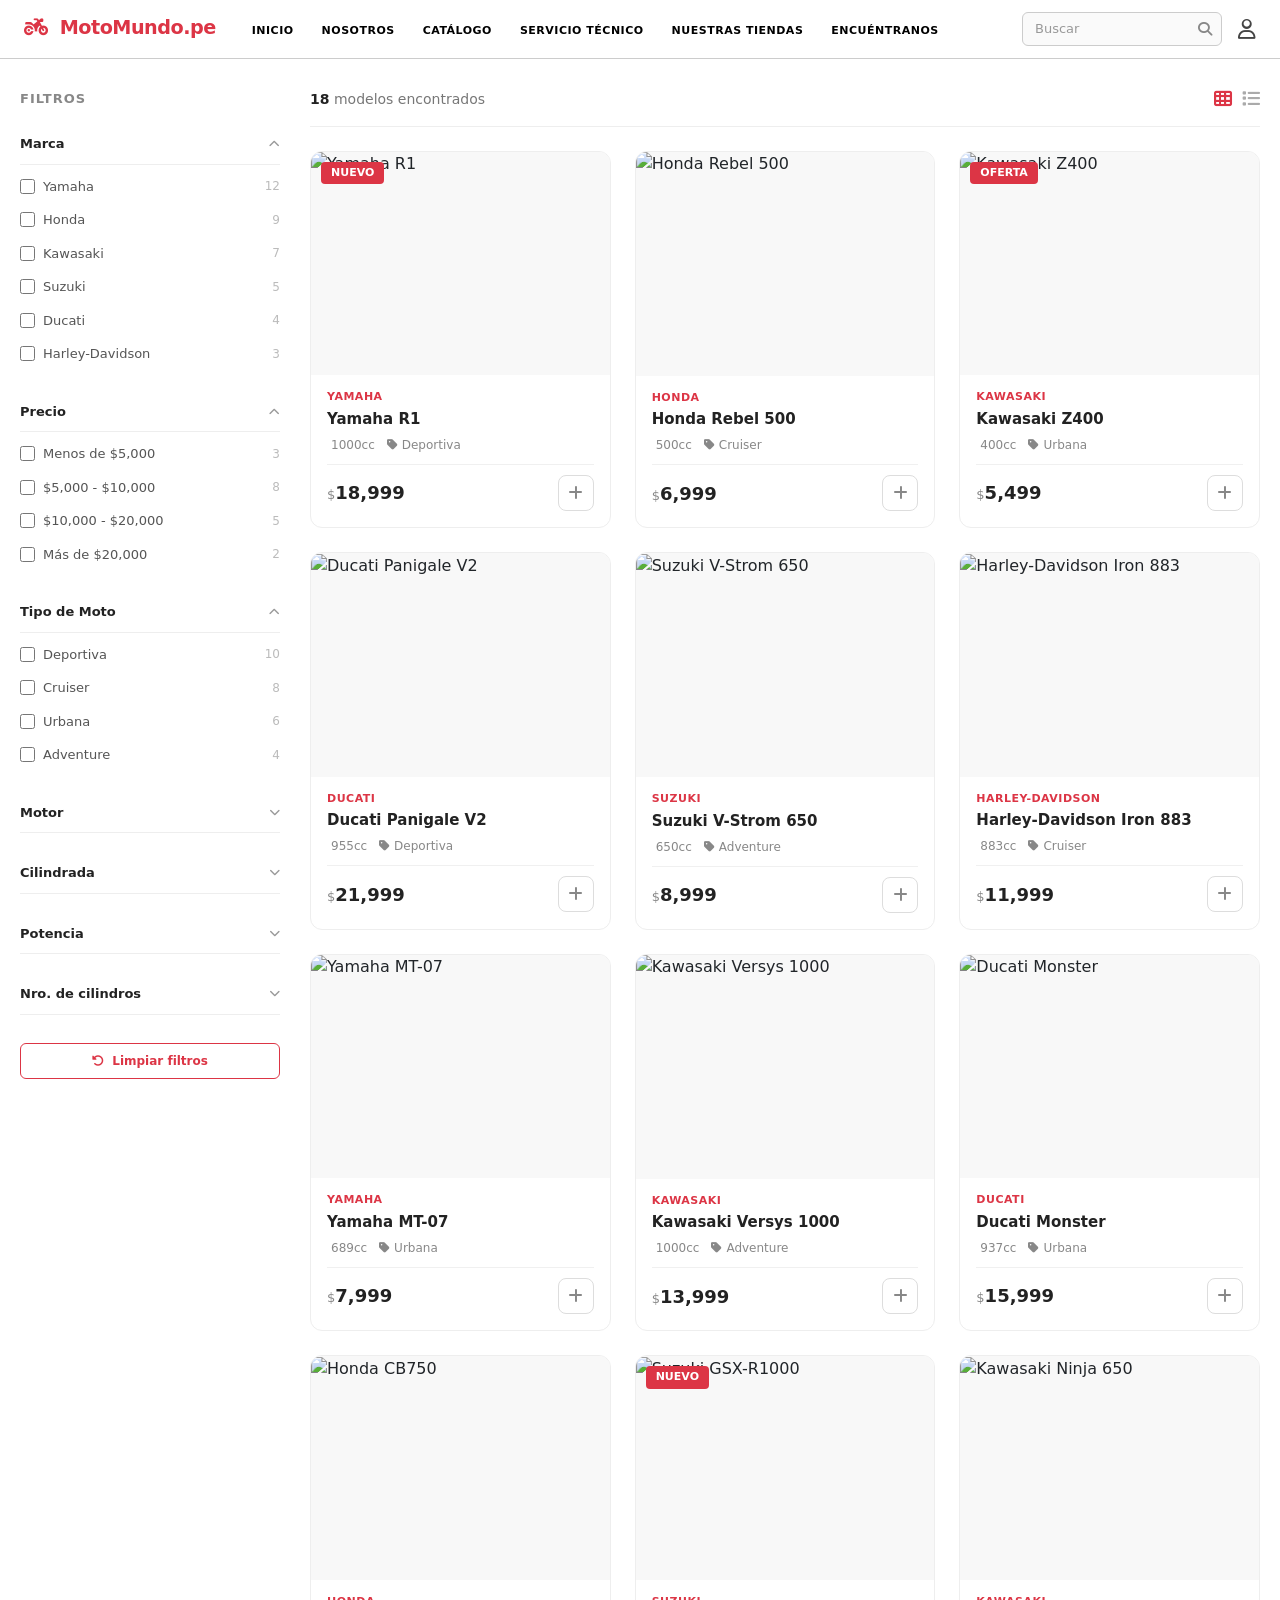
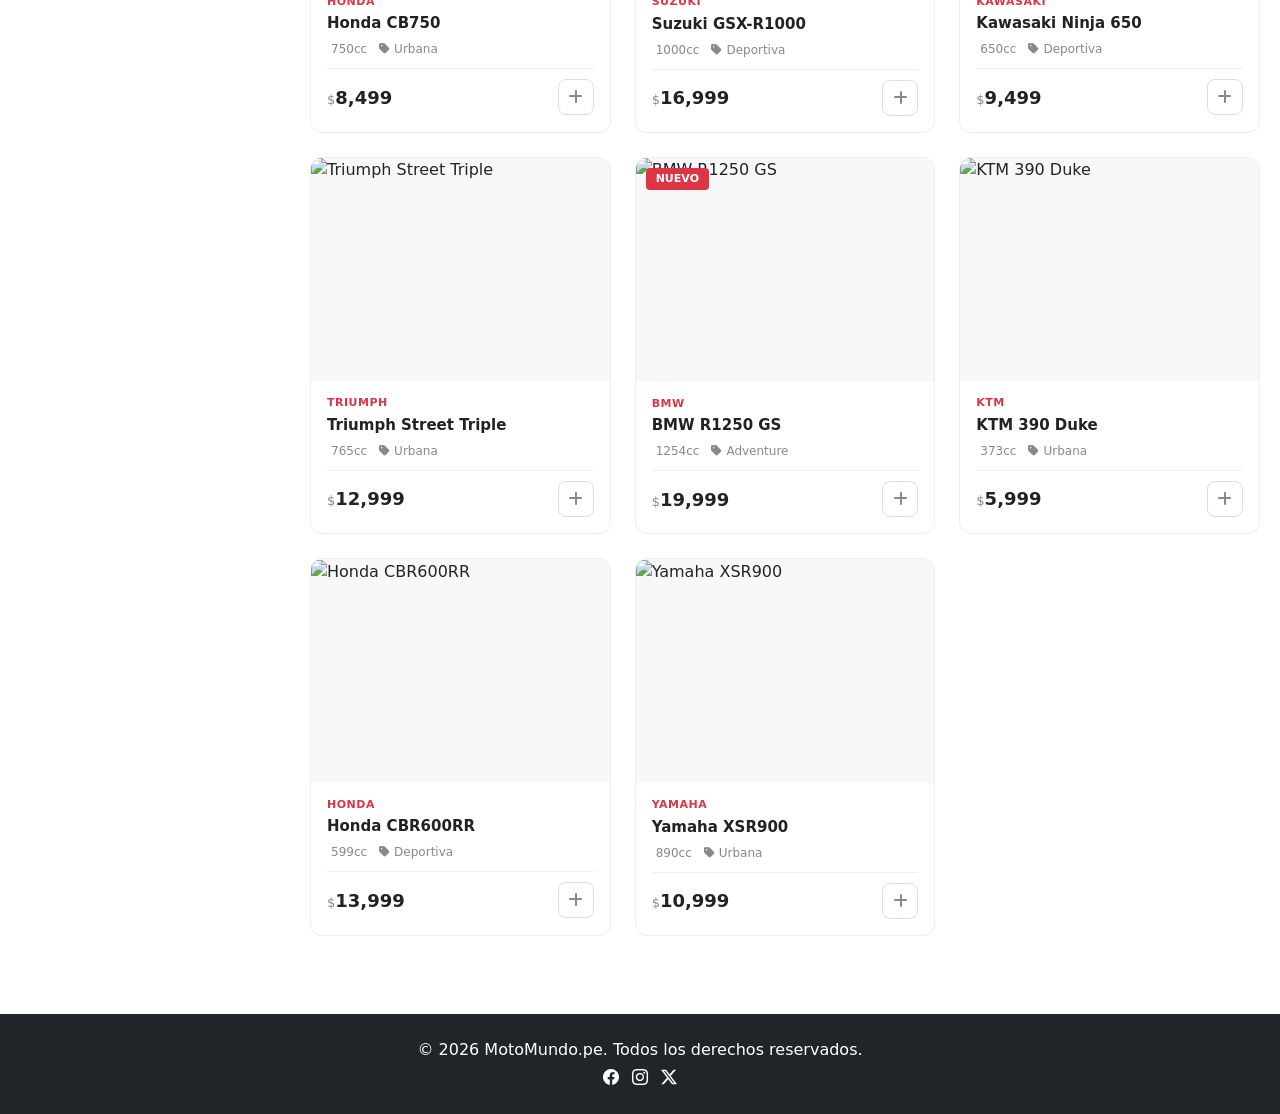
==== catalogo.html @ 5a2ea93c "Reemplaza catalogo.html con el nuevo diseño de catálogo" ====
<!DOCTYPE html>
<html lang="es">
<head>
  <meta charset="UTF-8">
  <meta name="viewport" content="width=device-width, initial-scale=1.0">
  <title>Catálogo - MotoMundo.pe</title>
  <link href="https://cdn.jsdelivr.net/npm/bootstrap@5.3.3/dist/css/bootstrap.min.css" rel="stylesheet">
  <link rel="stylesheet" href="https://cdn.jsdelivr.net/npm/bootstrap-icons@1.11.3/font/bootstrap-icons.min.css">
  <link rel="stylesheet" href="https://cdnjs.cloudflare.com/ajax/libs/font-awesome/6.5.1/css/all.min.css">
  <link rel="stylesheet" href="css/styles.css">
  <style>
    .catalog-layout {
      display: grid;
      grid-template-columns: 260px 1fr;
      gap: 30px;
      max-width: 1400px;
      margin: 0 auto;
      padding: 30px 20px;
    }

    .sidebar {
      position: sticky;
      top: 80px;
      align-self: start;
    }

    .sidebar-title {
      font-size: 13px;
      font-weight: 700;
      text-transform: uppercase;
      letter-spacing: 1px;
      color: #888;
      margin-bottom: 16px;
    }

    .filter-group {
      margin-bottom: 20px;
    }

    .filter-group summary {
      font-size: 13px;
      font-weight: 600;
      color: #222;
      padding: 10px 0;
      cursor: pointer;
      display: flex;
      justify-content: space-between;
      align-items: center;
      list-style: none;
      border-bottom: 1px solid #eee;
    }

    .filter-group summary::-webkit-details-marker {
      display: none;
    }

    .filter-group summary i {
      font-size: 11px;
      color: #999;
      transition: transform 0.2s;
    }

    .filter-group[open] summary i {
      transform: rotate(180deg);
    }

    .filter-options {
      padding: 8px 0 4px;
      display: flex;
      flex-direction: column;
      gap: 6px;
    }

    .filter-options label {
      font-size: 13px;
      color: #555;
      display: flex;
      align-items: center;
      gap: 8px;
      cursor: pointer;
      padding: 4px 0;
      transition: color 0.2s;
    }

    .filter-options label:hover {
      color: #dc3545;
    }

    .filter-options input[type="checkbox"] {
      accent-color: #dc3545;
      width: 15px;
      height: 15px;
    }

    .filter-options .count {
      margin-left: auto;
      color: #bbb;
      font-size: 12px;
    }

    .btn-clear {
      font-size: 12px;
      color: #dc3545;
      background: none;
      border: 1px solid #dc3545;
      border-radius: 6px;
      padding: 8px 16px;
      cursor: pointer;
      font-weight: 600;
      transition: background 0.2s, color 0.2s;
      width: 100%;
      margin-top: 8px;
    }

    .btn-clear:hover {
      background: #dc3545;
      color: #fff;
    }

    .catalog-header {
      display: flex;
      justify-content: space-between;
      align-items: center;
      padding-bottom: 16px;
      border-bottom: 1px solid #eee;
      margin-bottom: 24px;
      flex-wrap: wrap;
      gap: 12px;
    }

    .results-count {
      font-size: 14px;
      color: #777;
    }

    .results-count strong {
      color: #222;
    }

    .view-options {
      display: flex;
      gap: 10px;
      color: #aaa;
      font-size: 18px;
    }

    .view-options i.active {
      color: #dc3545;
    }

    .view-options i {
      cursor: pointer;
      transition: color 0.2s;
    }

    .view-options i:hover {
      color: #dc3545;
    }

    .products-grid {
      display: grid;
      grid-template-columns: repeat(3, 1fr);
      gap: 24px;
    }

    .product-card {
      background: #fff;
      border: 1px solid #eee;
      border-radius: 12px;
      overflow: hidden;
      transition: transform 0.3s ease, box-shadow 0.3s ease;
    }

    .product-card:hover {
      transform: translateY(-4px);
      box-shadow: 0 8px 30px rgba(0, 0, 0, 0.1);
    }

    .product-image {
      position: relative;
      aspect-ratio: 4 / 3;
      overflow: hidden;
      background: #f8f8f8;
    }

    .product-image img {
      width: 100%;
      height: 100%;
      object-fit: cover;
      transition: transform 0.4s ease;
    }

    .product-card:hover .product-image img {
      transform: scale(1.05);
    }

    .product-badge {
      position: absolute;
      top: 10px;
      left: 10px;
      background: #dc3545;
      color: #fff;
      font-size: 11px;
      font-weight: 700;
      padding: 3px 10px;
      border-radius: 4px;
      text-transform: uppercase;
    }

    .product-body {
      padding: 14px 16px 16px;
    }

    .product-brand {
      font-size: 11px;
      font-weight: 700;
      text-transform: uppercase;
      color: #dc3545;
      letter-spacing: 0.5px;
    }

    .product-name {
      font-size: 15px;
      font-weight: 700;
      color: #222;
      margin: 4px 0 8px;
    }

    .product-specs {
      display: flex;
      gap: 12px;
      font-size: 12px;
      color: #888;
      margin-bottom: 10px;
    }

    .product-specs span {
      display: flex;
      align-items: center;
      gap: 4px;
    }

    .product-footer {
      display: flex;
      justify-content: space-between;
      align-items: center;
      padding-top: 10px;
      border-top: 1px solid #f0f0f0;
    }

    .product-price {
      font-size: 18px;
      font-weight: 800;
      color: #222;
    }

    .product-price .currency {
      font-size: 13px;
      color: #888;
      font-weight: 400;
    }

    .btn-add {
      background: none;
      border: 1px solid #ddd;
      border-radius: 8px;
      width: 36px;
      height: 36px;
      display: flex;
      align-items: center;
      justify-content: center;
      cursor: pointer;
      color: #888;
      transition: all 0.2s;
    }

    .btn-add:hover {
      border-color: #dc3545;
      color: #dc3545;
      background: #fff5f5;
    }

    .no-results {
      grid-column: 1 / -1;
      text-align: center;
      padding: 60px 20px;
      color: #999;
    }

    .no-results i {
      font-size: 48px;
      margin-bottom: 16px;
      display: block;
    }

    @media (max-width: 1024px) {
      .products-grid {
        grid-template-columns: repeat(2, 1fr);
      }
    }

    @media (max-width: 768px) {
      .catalog-layout {
        grid-template-columns: 1fr;
        padding: 20px 16px;
      }

      .sidebar {
        position: static;
        display: none;
      }

      .sidebar.mobile-show {
        display: block;
      }

      .products-grid {
        grid-template-columns: repeat(2, 1fr);
        gap: 16px;
      }

      .mobile-filter-btn {
        display: flex !important;
      }
    }

    @media (max-width: 480px) {
      .products-grid {
        grid-template-columns: 1fr;
      }
    }

    .mobile-filter-btn {
      display: none;
      align-items: center;
      gap: 6px;
      background: #fff;
      border: 1px solid #ddd;
      border-radius: 8px;
      padding: 8px 16px;
      font-size: 13px;
      font-weight: 600;
      cursor: pointer;
      color: #333;
      transition: border-color 0.2s;
    }

    .mobile-filter-btn:hover {
      border-color: #dc3545;
    }

    .catalog-top {
      display: flex;
      align-items: center;
      gap: 12px;
      flex-wrap: wrap;
    }
  </style>
</head>
<body>

  <header>
    <div class="nav-left">
      <button class="menu-toggle" id="menuToggle" aria-label="Abrir menú">
        <i class="fa-solid fa-bars"></i>
      </button>
      <a class="header-brand" href="index.html">
        <i class="fa-solid fa-motorcycle"></i> MotoMundo.pe
      </a>
      <nav class="main-nav" id="mainNav">
        <ul>
          <li><a href="index.html">Inicio</a></li>
          <li><a href="nosotros.html">Nosotros</a></li>
          <li><a href="catalogo.html">Catálogo</a></li>
          <li><a href="servicio.html">Servicio Técnico</a></li>
          <li><a href="tiendas.html">Nuestras Tiendas</a></li>
          <li><a href="contacto.html">Encuéntranos</a></li>
        </ul>
      </nav>
    </div>
    <div class="nav-right">
      <div class="search-container">
        <input type="text" placeholder="Buscar" id="searchInput">
        <i class="fa-solid fa-magnifying-glass"></i>
      </div>
      <a href="#" class="user-icon" aria-label="Perfil">
        <i class="fa-regular fa-user"></i>
      </a>
    </div>
    <div class="mobile-overlay" id="mobileOverlay"></div>
  </header>

  <div class="catalog-layout">
    <aside class="sidebar" id="sidebar">
      <div class="sidebar-title">Filtros</div>

      <details class="filter-group" open>
        <summary>Marca <i class="fa-solid fa-chevron-down"></i></summary>
        <div class="filter-options">
          <label><input type="checkbox" data-filter="marca" data-value="Yamaha"> Yamaha <span class="count">12</span></label>
          <label><input type="checkbox" data-filter="marca" data-value="Honda"> Honda <span class="count">9</span></label>
          <label><input type="checkbox" data-filter="marca" data-value="Kawasaki"> Kawasaki <span class="count">7</span></label>
          <label><input type="checkbox" data-filter="marca" data-value="Suzuki"> Suzuki <span class="count">5</span></label>
          <label><input type="checkbox" data-filter="marca" data-value="Ducati"> Ducati <span class="count">4</span></label>
          <label><input type="checkbox" data-filter="marca" data-value="Harley-Davidson"> Harley-Davidson <span class="count">3</span></label>
        </div>
      </details>

      <details class="filter-group" open>
        <summary>Precio <i class="fa-solid fa-chevron-down"></i></summary>
        <div class="filter-options">
          <label><input type="checkbox" data-filter="precio" data-value="0-5000"> Menos de $5,000 <span class="count">3</span></label>
          <label><input type="checkbox" data-filter="precio" data-value="5000-10000"> $5,000 - $10,000 <span class="count">8</span></label>
          <label><input type="checkbox" data-filter="precio" data-value="10000-20000"> $10,000 - $20,000 <span class="count">5</span></label>
          <label><input type="checkbox" data-filter="precio" data-value="20000+"> Más de $20,000 <span class="count">2</span></label>
        </div>
      </details>

      <details class="filter-group" open>
        <summary>Tipo de Moto <i class="fa-solid fa-chevron-down"></i></summary>
        <div class="filter-options">
          <label><input type="checkbox" data-filter="tipo" data-value="Deportiva"> Deportiva <span class="count">10</span></label>
          <label><input type="checkbox" data-filter="tipo" data-value="Cruiser"> Cruiser <span class="count">8</span></label>
          <label><input type="checkbox" data-filter="tipo" data-value="Urbana"> Urbana <span class="count">6</span></label>
          <label><input type="checkbox" data-filter="tipo" data-value="Adventure"> Adventure <span class="count">4</span></label>
        </div>
      </details>

      <details class="filter-group">
        <summary>Motor <i class="fa-solid fa-chevron-down"></i></summary>
        <div class="filter-options">
          <label><input type="checkbox" data-filter="motor" data-value="Monocilindrico"> Monocilíndrico <span class="count">4</span></label>
          <label><input type="checkbox" data-filter="motor" data-value="Bicilindrico"> Bicilíndrico <span class="count">6</span></label>
          <label><input type="checkbox" data-filter="motor" data-value="Tricilindrico"> Tricilíndrico <span class="count">3</span></label>
          <label><input type="checkbox" data-filter="motor" data-value="Tetracilindrico"> Tetracilíndrico <span class="count">5</span></label>
        </div>
      </details>

      <details class="filter-group">
        <summary>Cilindrada <i class="fa-solid fa-chevron-down"></i></summary>
        <div class="filter-options">
          <label><input type="checkbox" data-filter="cilindrada" data-value="-500"> Menos de 500cc <span class="count">4</span></label>
          <label><input type="checkbox" data-filter="cilindrada" data-value="500-750"> 500cc - 750cc <span class="count">6</span></label>
          <label><input type="checkbox" data-filter="cilindrada" data-value="750-1000"> 750cc - 1000cc <span class="count">5</span></label>
          <label><input type="checkbox" data-filter="cilindrada" data-value="1000+"> Más de 1000cc <span class="count">3</span></label>
        </div>
      </details>

      <details class="filter-group">
        <summary>Potencia <i class="fa-solid fa-chevron-down"></i></summary>
        <div class="filter-options">
          <label><input type="checkbox" data-filter="potencia" data-value="-50"> Menos de 50 HP <span class="count">5</span></label>
          <label><input type="checkbox" data-filter="potencia" data-value="50-100"> 50 - 100 HP <span class="count">6</span></label>
          <label><input type="checkbox" data-filter="potencia" data-value="100-150"> 100 - 150 HP <span class="count">4</span></label>
          <label><input type="checkbox" data-filter="potencia" data-value="150+"> Más de 150 HP <span class="count">3</span></label>
        </div>
      </details>

      <details class="filter-group">
        <summary>Nro. de cilindros <i class="fa-solid fa-chevron-down"></i></summary>
        <div class="filter-options">
          <label><input type="checkbox" data-filter="nro-cilindros" data-value="1"> 1 cilindro <span class="count">4</span></label>
          <label><input type="checkbox" data-filter="nro-cilindros" data-value="2"> 2 cilindros <span class="count">6</span></label>
          <label><input type="checkbox" data-filter="nro-cilindros" data-value="3"> 3 cilindros <span class="count">3</span></label>
          <label><input type="checkbox" data-filter="nro-cilindros" data-value="4"> 4 cilindros <span class="count">5</span></label>
        </div>
      </details>

      <button class="btn-clear"><i class="fa-solid fa-rotate-left me-1"></i> Limpiar filtros</button>
    </aside>

    <main class="main-content">
      <div class="catalog-header">
        <div class="catalog-top">
          <button class="mobile-filter-btn" id="filterToggle">
            <i class="fa-solid fa-filter"></i> Filtros
          </button>
          <div class="results-count"><strong>18</strong> modelos encontrados</div>
        </div>
        <div class="view-options">
          <i class="fa-solid fa-table-cells active"></i>
          <i class="fa-solid fa-list"></i>
        </div>
      </div>

      <div class="products-grid" id="productsGrid"></div>
    </main>
  </div>

  <footer class="bg-dark text-white text-center py-4 mt-5">
    <div class="container">
      <p class="mb-1">&copy; 2026 MotoMundo.pe. Todos los derechos reservados.</p>
      <p class="mb-0">
        <a href="#" class="text-white me-2" aria-label="Facebook"><i class="bi bi-facebook"></i></a>
        <a href="#" class="text-white me-2" aria-label="Instagram"><i class="bi bi-instagram"></i></a>
        <a href="#" class="text-white" aria-label="Twitter X"><i class="bi bi-twitter-x"></i></a>
      </p>
    </div>
  </footer>

  <script src="https://cdn.jsdelivr.net/npm/bootstrap@5.3.3/dist/js/bootstrap.bundle.min.js"></script>
  <script>
    const menuToggle = document.getElementById("menuToggle");
    const mainNav = document.getElementById("mainNav");
    const overlay = document.getElementById("mobileOverlay");

    function openMenu() {
      mainNav.classList.add("open");
      overlay.classList.add("show");
      document.body.style.overflow = "hidden";
    }

    function closeMenu() {
      mainNav.classList.remove("open");
      overlay.classList.remove("show");
      document.body.style.overflow = "";
    }

    menuToggle.addEventListener("click", openMenu);
    overlay.addEventListener("click", closeMenu);
    document.querySelectorAll(".main-nav a").forEach(link => {
      link.addEventListener("click", closeMenu);
    });

    const motos = [
      { nombre: "Yamaha R1", marca: "Yamaha", tipo: "Deportiva", precio: 18999, cilindrada: "1000cc", motor: "Tetracilindrico", potencia: 200, nro_cilindros: 4, img: "https://images.unsplash.com/photo-1568772585407-9361f9bf3a87?w=600&h=400&fit=crop", badge: "Nuevo" },
      { nombre: "Honda Rebel 500", marca: "Honda", tipo: "Cruiser", precio: 6999, cilindrada: "500cc", motor: "Bicilindrico", potencia: 47, nro_cilindros: 2, img: "https://images.unsplash.com/photo-1558981403-c5f9899a28bc?w=600&h=400&fit=crop" },
      { nombre: "Kawasaki Z400", marca: "Kawasaki", tipo: "Urbana", precio: 5499, cilindrada: "400cc", motor: "Bicilindrico", potencia: 45, nro_cilindros: 2, img: "https://images.unsplash.com/photo-1588591795084-1770cb90a128?w=600&h=400&fit=crop", badge: "Oferta" },
      { nombre: "Ducati Panigale V2", marca: "Ducati", tipo: "Deportiva", precio: 21999, cilindrada: "955cc", motor: "Bicilindrico", potencia: 155, nro_cilindros: 2, img: "https://images.unsplash.com/photo-1558980664-10a1f2b8b3b6?w=600&h=400&fit=crop" },
      { nombre: "Suzuki V-Strom 650", marca: "Suzuki", tipo: "Adventure", precio: 8999, cilindrada: "650cc", motor: "Bicilindrico", potencia: 71, nro_cilindros: 2, img: "https://images.unsplash.com/photo-1558981359-219d6364c9c8?w=600&h=400&fit=crop" },
      { nombre: "Harley-Davidson Iron 883", marca: "Harley-Davidson", tipo: "Cruiser", precio: 11999, cilindrada: "883cc", motor: "Bicilindrico", potencia: 51, nro_cilindros: 2, img: "https://images.unsplash.com/photo-1558980663-3685c1d673c4?w=600&h=400&fit=crop" },
      { nombre: "Yamaha MT-07", marca: "Yamaha", tipo: "Urbana", precio: 7999, cilindrada: "689cc", motor: "Bicilindrico", potencia: 74, nro_cilindros: 2, img: "https://images.unsplash.com/photo-1568772585407-9361f9bf3a87?w=600&h=400&fit=crop" },
      { nombre: "Kawasaki Versys 1000", marca: "Kawasaki", tipo: "Adventure", precio: 13999, cilindrada: "1000cc", motor: "Tetracilindrico", potencia: 120, nro_cilindros: 4, img: "https://images.unsplash.com/photo-1558981359-219d6364c9c8?w=600&h=400&fit=crop" },
      { nombre: "Ducati Monster", marca: "Ducati", tipo: "Urbana", precio: 15999, cilindrada: "937cc", motor: "Bicilindrico", potencia: 111, nro_cilindros: 2, img: "https://images.unsplash.com/photo-1558980664-10a1f2b8b3b6?w=600&h=400&fit=crop" },
      { nombre: "Honda CB750", marca: "Honda", tipo: "Urbana", precio: 8499, cilindrada: "750cc", motor: "Bicilindrico", potencia: 68, nro_cilindros: 2, img: "https://images.unsplash.com/photo-1558981403-c5f9899a28bc?w=600&h=400&fit=crop" },
      { nombre: "Suzuki GSX-R1000", marca: "Suzuki", tipo: "Deportiva", precio: 16999, cilindrada: "1000cc", motor: "Tetracilindrico", potencia: 199, nro_cilindros: 4, img: "https://images.unsplash.com/photo-1568772585407-9361f9bf3a87?w=600&h=400&fit=crop", badge: "Nuevo" },
      { nombre: "Kawasaki Ninja 650", marca: "Kawasaki", tipo: "Deportiva", precio: 9499, cilindrada: "650cc", motor: "Bicilindrico", potencia: 67, nro_cilindros: 2, img: "https://images.unsplash.com/photo-1588591795084-1770cb90a128?w=600&h=400&fit=crop" },
      { nombre: "Triumph Street Triple", marca: "Triumph", tipo: "Urbana", precio: 12999, cilindrada: "765cc", motor: "Tricilindrico", potencia: 130, nro_cilindros: 3, img: "https://images.unsplash.com/photo-1588591795084-1770cb90a128?w=600&h=400&fit=crop" },
      { nombre: "BMW R1250 GS", marca: "BMW", tipo: "Adventure", precio: 19999, cilindrada: "1254cc", motor: "Bicilindrico", potencia: 136, nro_cilindros: 2, img: "https://images.unsplash.com/photo-1558981359-219d6364c9c8?w=600&h=400&fit=crop", badge: "Nuevo" },
      { nombre: "KTM 390 Duke", marca: "KTM", tipo: "Urbana", precio: 5999, cilindrada: "373cc", motor: "Monocilindrico", potencia: 44, nro_cilindros: 1, img: "https://images.unsplash.com/photo-1588591795084-1770cb90a128?w=600&h=400&fit=crop" },
      { nombre: "Honda CBR600RR", marca: "Honda", tipo: "Deportiva", precio: 13999, cilindrada: "599cc", motor: "Tetracilindrico", potencia: 118, nro_cilindros: 4, img: "https://images.unsplash.com/photo-1568772585407-9361f9bf3a87?w=600&h=400&fit=crop" },
      { nombre: "Yamaha XSR900", marca: "Yamaha", tipo: "Urbana", precio: 10999, cilindrada: "890cc", motor: "Tricilindrico", potencia: 117, nro_cilindros: 3, img: "https://images.unsplash.com/photo-1558981403-c5f9899a28bc?w=600&h=400&fit=crop" },
    ];

    function mostrarMotos(lista) {
      const grid = document.getElementById("productsGrid");
      if (lista.length === 0) {
        grid.innerHTML = '<div class="no-results"><i class="fa-regular fa-face-frown"></i>No se encontraron motos con esos filtros.</div>';
        return;
      }
      grid.innerHTML = lista.map(m => `
        <article class="product-card">
          <div class="product-image">
            <img src="${m.img}" alt="${m.nombre}" loading="lazy">
            ${m.badge ? `<span class="product-badge">${m.badge}</span>` : ""}
          </div>
          <div class="product-body">
            <div class="product-brand">${m.marca}</div>
            <h3 class="product-name">${m.nombre}</h3>
            <div class="product-specs">
              <span><i class="fa-solid fa-engine"></i> ${m.cilindrada}</span>
              <span><i class="fa-solid fa-tag"></i> ${m.tipo}</span>
            </div>
            <div class="product-footer">
              <span class="product-price"><span class="currency">$</span>${m.precio.toLocaleString()}</span>
              <button class="btn-add" title="Agregar" data-nombre="${m.nombre}">
                <i class="fa-solid fa-plus"></i>
              </button>
            </div>
          </div>
        </article>
      `).join("");

      document.querySelectorAll(".btn-add").forEach(btn => {
        btn.addEventListener("click", function () {
          alert("Agregaste " + this.dataset.nombre + " al carrito.");
        });
      });
    }

    mostrarMotos(motos);

    document.getElementById("filterToggle").addEventListener("click", function () {
      document.getElementById("sidebar").classList.toggle("mobile-show");
    });

    function aplicarFiltros() {
      const checked = [...document.querySelectorAll(".filter-options input:checked")];
      if (checked.length === 0) {
        mostrarMotos(motos);
        document.querySelector(".results-count").innerHTML = `<strong>${motos.length}</strong> modelos encontrados`;
        return;
      }
      const filtradas = motos.filter(m => {
        return checked.every(cb => {
          const filter = cb.dataset.filter;
          const value = cb.dataset.value;
          switch (filter) {
            case "marca": return m.marca === value;
            case "tipo": return m.tipo === value;
            case "precio": {
              const [min, max] = value.split("-").map(Number);
              if (value.endsWith("+")) return m.precio >= parseInt(value);
              return m.precio >= min && m.precio <= max;
            }
            case "cilindrada": {
              const cc = parseInt(m.cilindrada);
              if (value === "-500") return cc < 500;
              if (value === "500-750") return cc >= 500 && cc <= 750;
              if (value === "750-1000") return cc >= 750 && cc <= 1000;
              if (value === "1000+") return cc > 1000;
              return true;
            }
            case "motor": return m.motor === value;
            case "potencia": {
              const hp = m.potencia;
              if (value === "-50") return hp < 50;
              if (value === "50-100") return hp >= 50 && hp <= 100;
              if (value === "100-150") return hp >= 100 && hp <= 150;
              if (value === "150+") return hp > 150;
              return true;
            }
            case "nro-cilindros": return m.nro_cilindros === parseInt(value);
            default: return true;
          }
        });
      });
      mostrarMotos(filtradas);
      document.querySelector(".results-count").innerHTML = `<strong>${filtradas.length}</strong> modelos encontrados`;
    }

    document.querySelectorAll(".filter-options input").forEach(cb => {
      cb.addEventListener("change", aplicarFiltros);
    });

    document.querySelector(".btn-clear").addEventListener("click", function () {
      document.querySelectorAll(".filter-options input").forEach(c => c.checked = false);
      aplicarFiltros();
    });
  </script>
</body>
</html>
---- css/styles.css ----
/* ===== HEADER / NAVBAR ===== */
header {
  border-bottom: 1px solid #ccc;
  padding: 12px 24px;
  display: flex;
  justify-content: space-between;
  align-items: center;
  background: #fff;
  position: sticky;
  top: 0;
  z-index: 1000;
}

.nav-left {
  display: flex;
  align-items: center;
  gap: 24px;
}

.menu-toggle {
  display: none;
  font-size: 20px;
  cursor: pointer;
  background: none;
  border: none;
  color: #222;
  padding: 4px;
}

.header-brand {
  font-size: 1.2rem;
  font-weight: 800;
  color: #dc3545;
  text-decoration: none;
  white-space: nowrap;
  letter-spacing: -0.5px;
}

.header-brand i {
  margin-right: 6px;
}

.main-nav ul {
  display: flex;
  list-style: none;
  margin: 0;
  padding: 0;
  gap: 4px;
}

.main-nav ul li a {
  text-decoration: none;
  color: #000;
  font-size: 11px;
  font-weight: 700;
  text-transform: uppercase;
  letter-spacing: 0.5px;
  padding: 6px 12px;
  border-radius: 6px;
  transition: background 0.2s, color 0.2s;
}

.main-nav ul li a:hover {
  background: #f5f5f5;
  color: #dc3545;
}

.main-nav ul li a.active {
  color: #dc3545;
}

.nav-right {
  display: flex;
  align-items: center;
  gap: 16px;
}

.search-container {
  position: relative;
}

.search-container input {
  padding: 6px 32px 6px 12px;
  border: 1px solid #ccc;
  border-radius: 6px;
  font-size: 13px;
  width: 200px;
  outline: none;
  background: #fafafa;
  transition: border-color 0.2s, background 0.2s;
}

.search-container input:focus {
  border-color: #dc3545;
  background: #fff;
}

.search-container input::placeholder {
  color: #999;
}

.search-container i {
  position: absolute;
  right: 10px;
  top: 50%;
  transform: translateY(-50%);
  color: #888;
  font-size: 14px;
  pointer-events: none;
}

.user-icon {
  font-size: 20px;
  cursor: pointer;
  color: #444;
  text-decoration: none;
  transition: color 0.2s;
}

.user-icon:hover {
  color: #dc3545;
}

.mobile-overlay {
  display: none;
}

/* ===== RESPONSIVE NAV ===== */
@media (max-width: 992px) {
  header {
    padding: 10px 16px;
  }

  .menu-toggle {
    display: block;
  }

  .main-nav {
    position: fixed;
    top: 0;
    left: -280px;
    width: 280px;
    height: 100vh;
    background: #fff;
    box-shadow: 2px 0 20px rgba(0, 0, 0, 0.12);
    padding: 2rem 1.5rem;
    transition: left 0.3s ease;
    z-index: 1100;
  }

  .main-nav.open {
    left: 0;
  }

  .main-nav ul {
    flex-direction: column;
    gap: 2px;
  }

  .main-nav ul li a {
    font-size: 13px;
    padding: 10px 14px;
    display: block;
  }

  .mobile-overlay.show {
    display: block;
    position: fixed;
    inset: 0;
    background: rgba(0, 0, 0, 0.4);
    z-index: 1050;
  }

  .search-container input {
    width: 140px;
  }
}

@media (max-width: 576px) {
  header {
    padding: 8px 12px;
  }

  .header-brand {
    font-size: 1rem;
  }

  .search-container input {
    width: 110px;
    font-size: 12px;
    padding: 5px 28px 5px 10px;
  }

  .nav-right {
    gap: 10px;
  }
}

/* ===== HERO ===== */
.hero {
  background: linear-gradient(rgba(0, 0, 0, 0.7), rgba(0, 0, 0, 0.7)),
    url("https://images.unsplash.com/photo-1558981806-ec527fa84c39?w=1600") center / cover no-repeat;
  min-height: 70vh;
}

.hero h1 {
  font-size: clamp(2rem, 5vw, 3.5rem);
}

/* ===== FEATURES ===== */
.icon-feature {
  font-size: 3rem;
  transition: transform 0.3s ease;
}

.icon-feature:hover {
  transform: scale(1.15);
}

/* ===== CARDS ===== */
.card-img-top {
  height: 200px;
  object-fit: cover;
}

.moto-card {
  transition: transform 0.3s ease, box-shadow 0.3s ease;
}

.moto-card:hover {
  transform: translateY(-5px);
  box-shadow: 0 0.5rem 1rem rgba(0, 0, 0, 0.15) !important;
}

/* ===== FOOTER ===== */
footer a {
  transition: opacity 0.2s ease;
}

footer a:hover {
  opacity: 0.7;
}

/* ===== RESPONSIVE ===== */
@media (max-width: 576px) {
  .hero {
    min-height: 50vh;
  }

  .display-4 {
    font-size: 2rem;
  }
}
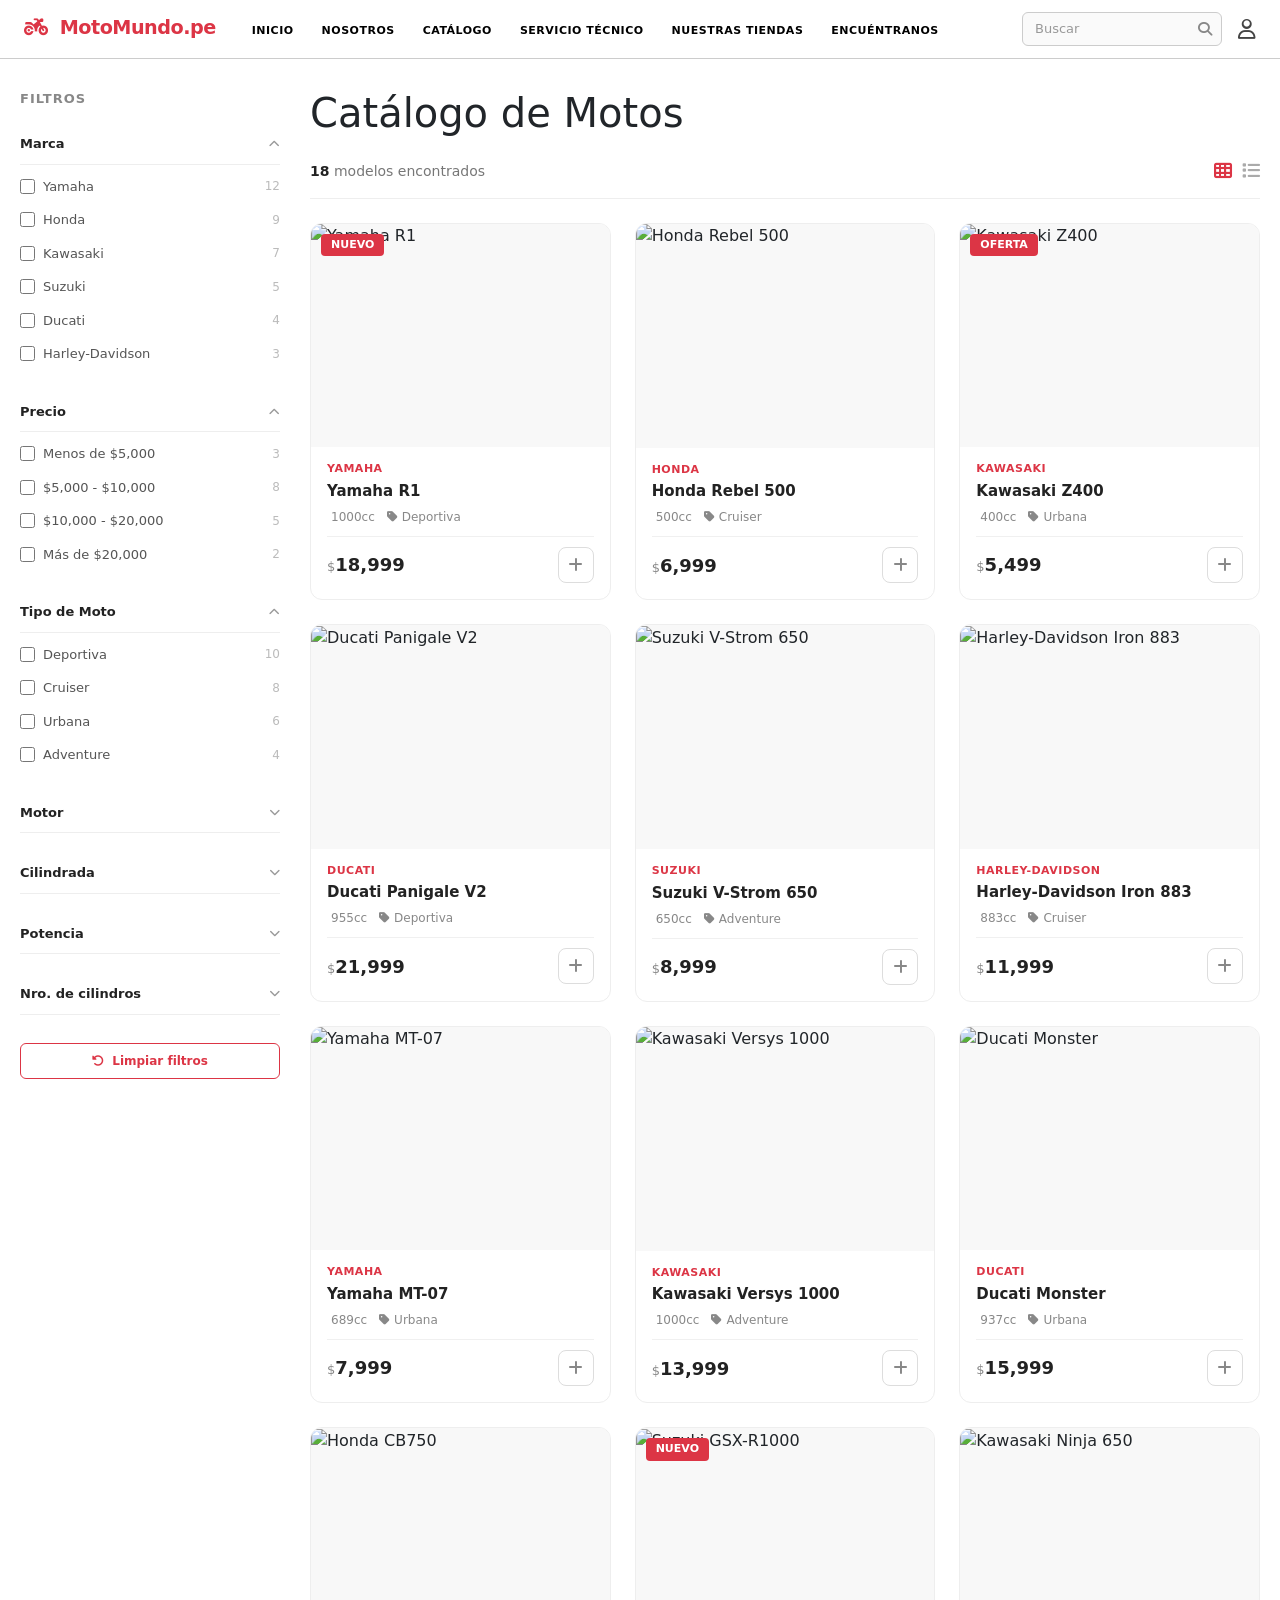
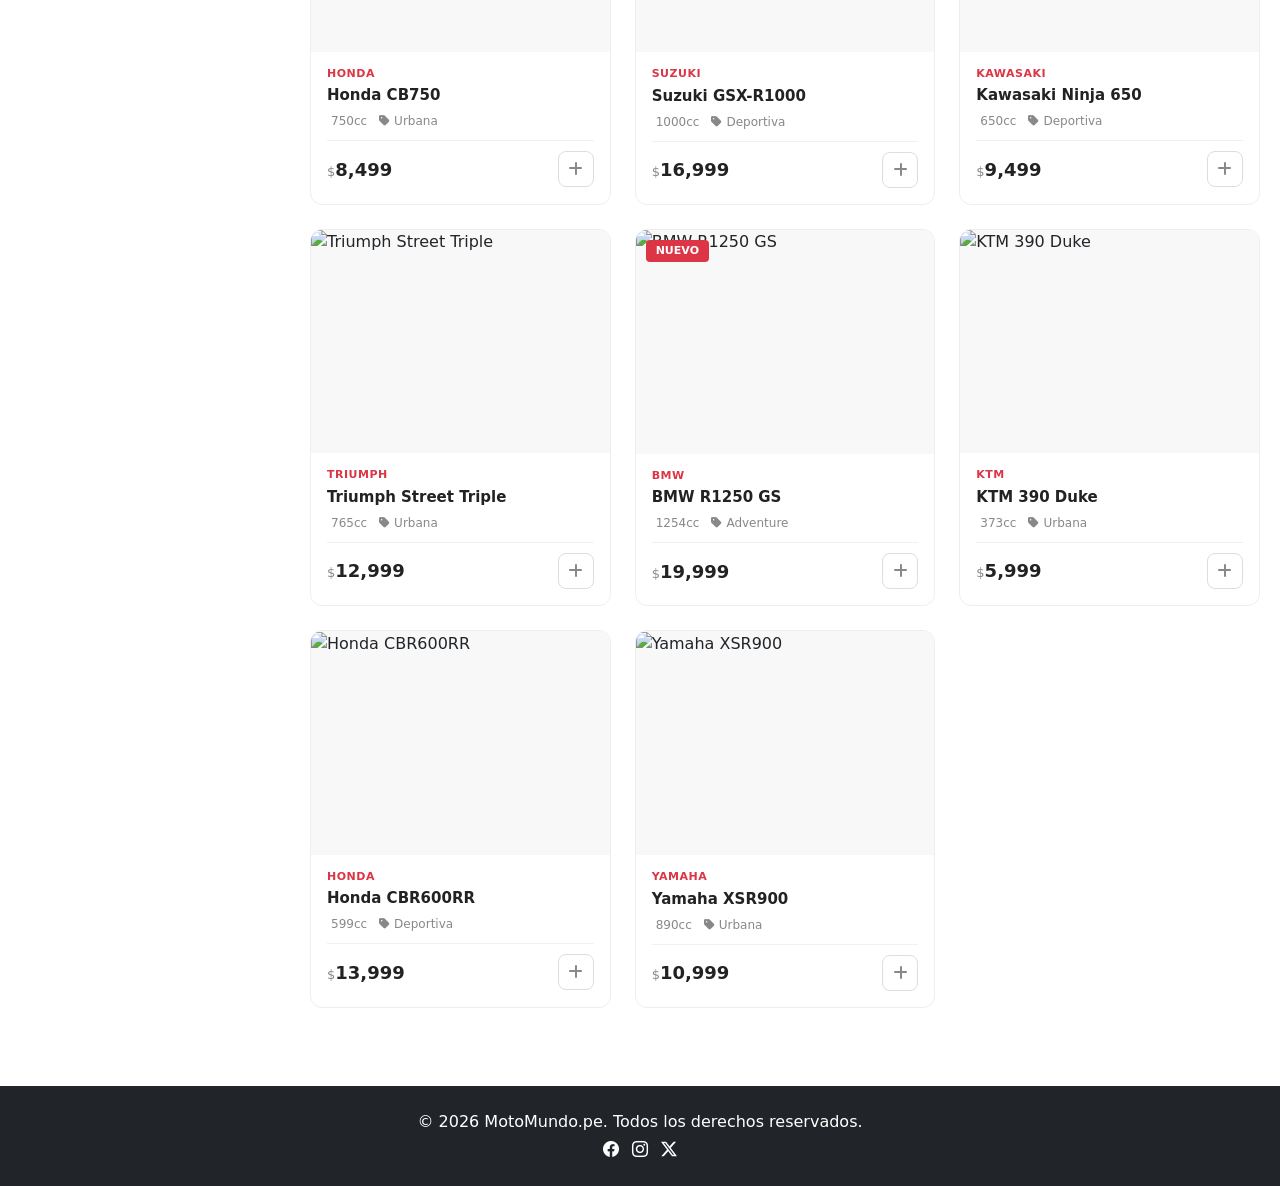
==== commit 1f513e0a: "Agrega título Catálogo de Motos" ====
--- a/catalogo.html
+++ b/catalogo.html
@@ -470,6 +470,8 @@
     </aside>
 
     <main class="main-content">
+      <h1 class="mb-4">Catálogo de Motos</h1>
+
       <div class="catalog-header">
         <div class="catalog-top">
           <button class="mobile-filter-btn" id="filterToggle">
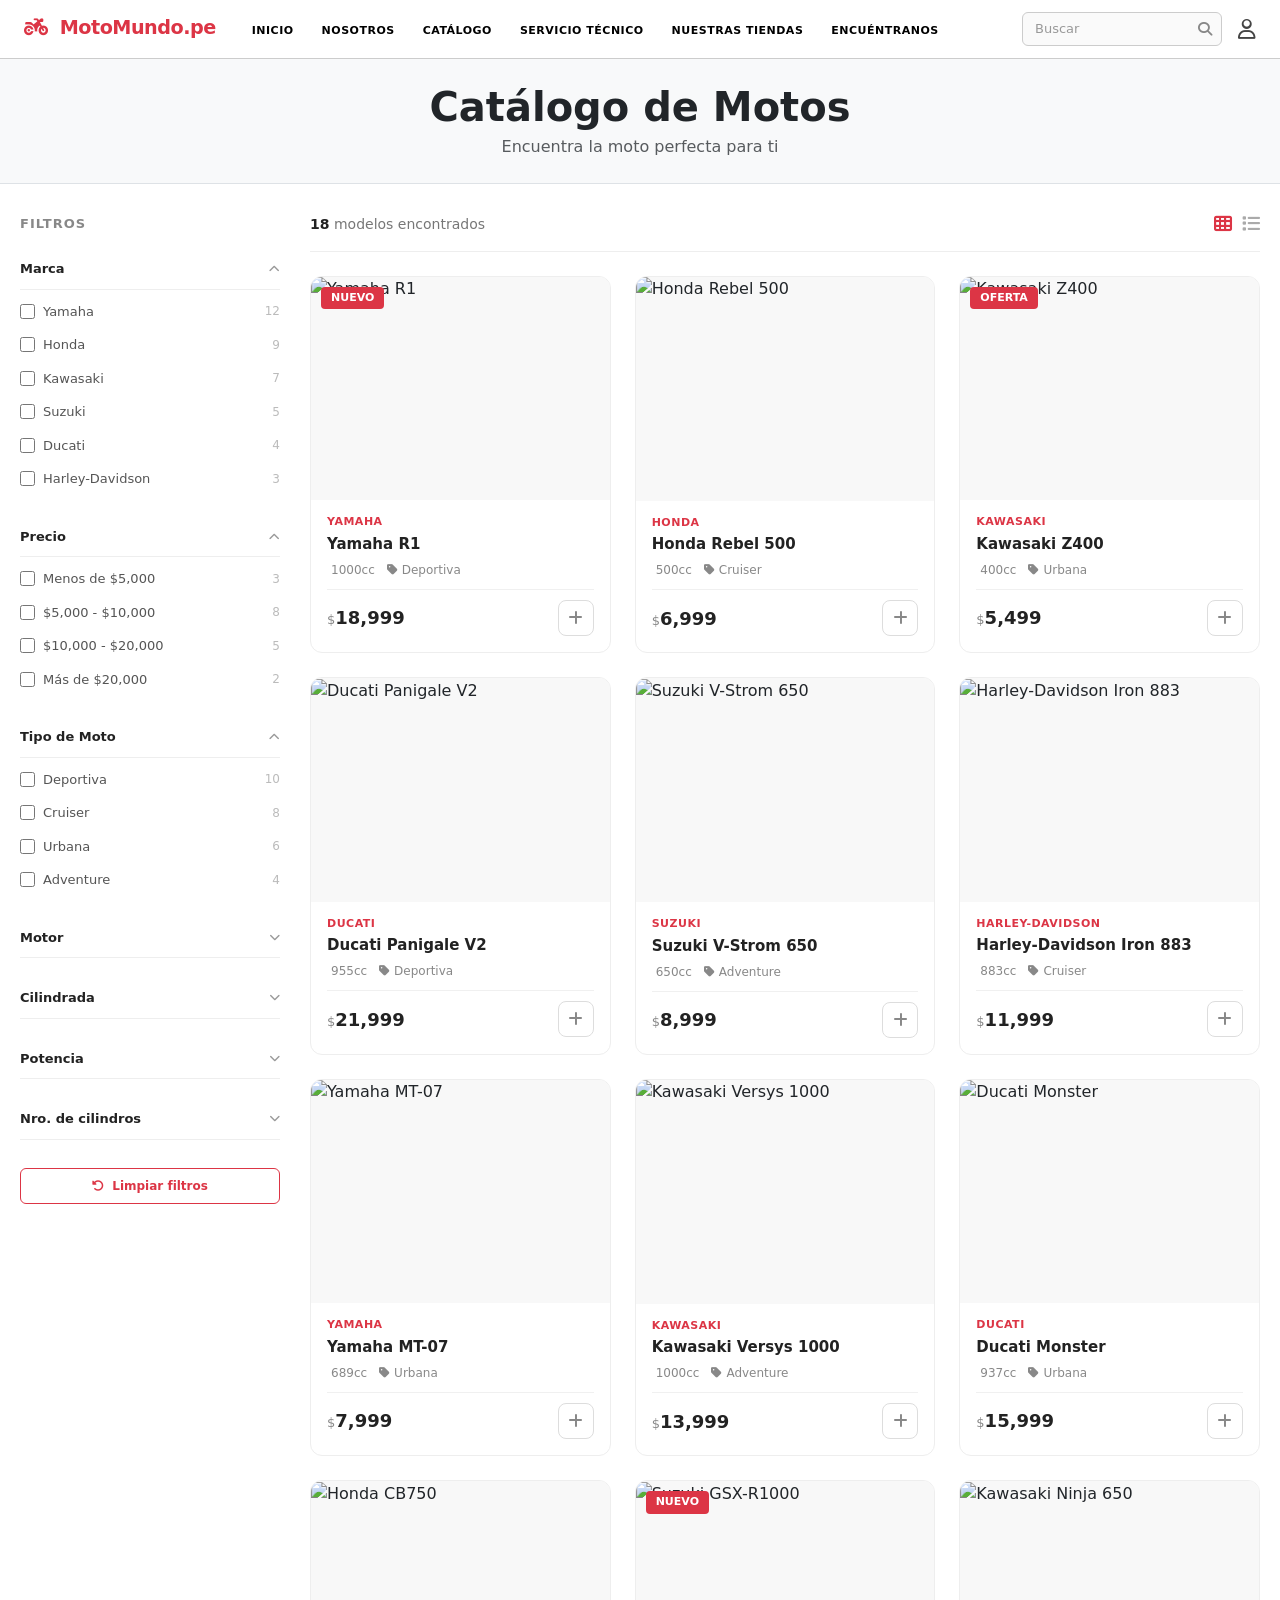
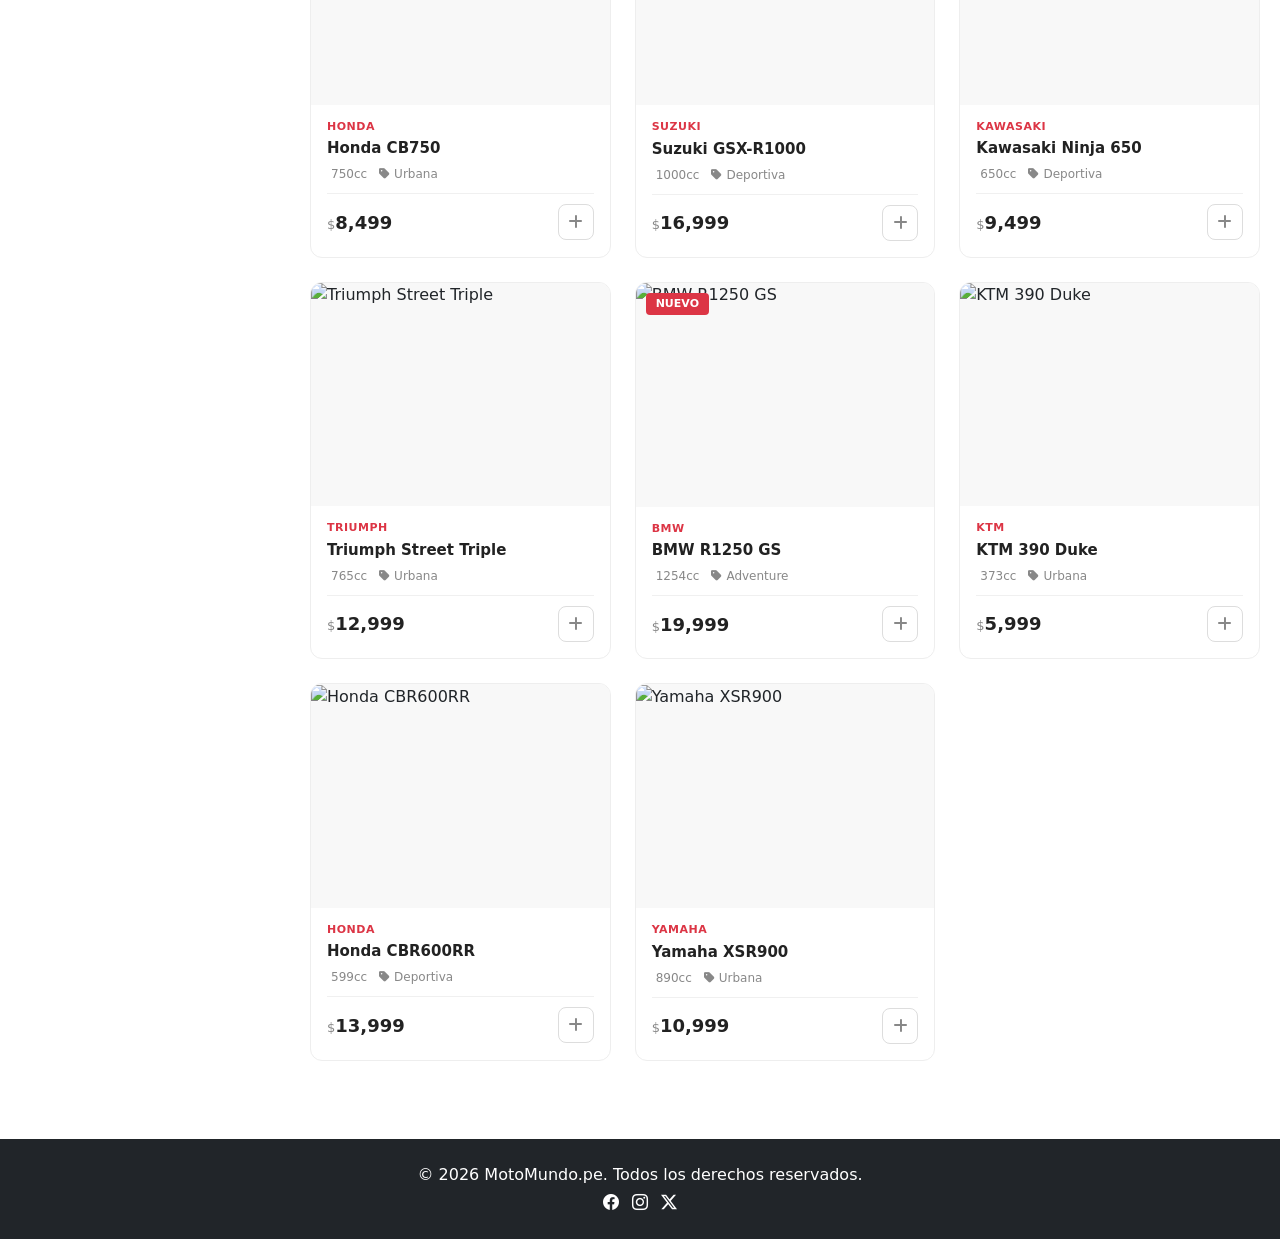
==== commit fac00392: "Mueve título Catálogo de Motos a un hero div superior" ====
--- a/catalogo.html
+++ b/catalogo.html
@@ -390,6 +390,13 @@
     <div class="mobile-overlay" id="mobileOverlay"></div>
   </header>
 
+  <section class="py-4 bg-light border-bottom">
+    <div class="container text-center">
+      <h1 class="fw-bold mb-1">Catálogo de Motos</h1>
+      <p class="text-muted mb-0">Encuentra la moto perfecta para ti</p>
+    </div>
+  </section>
+
   <div class="catalog-layout">
     <aside class="sidebar" id="sidebar">
       <div class="sidebar-title">Filtros</div>
@@ -470,8 +477,6 @@
     </aside>
 
     <main class="main-content">
-      <h1 class="mb-4">Catálogo de Motos</h1>
-
       <div class="catalog-header">
         <div class="catalog-top">
           <button class="mobile-filter-btn" id="filterToggle">
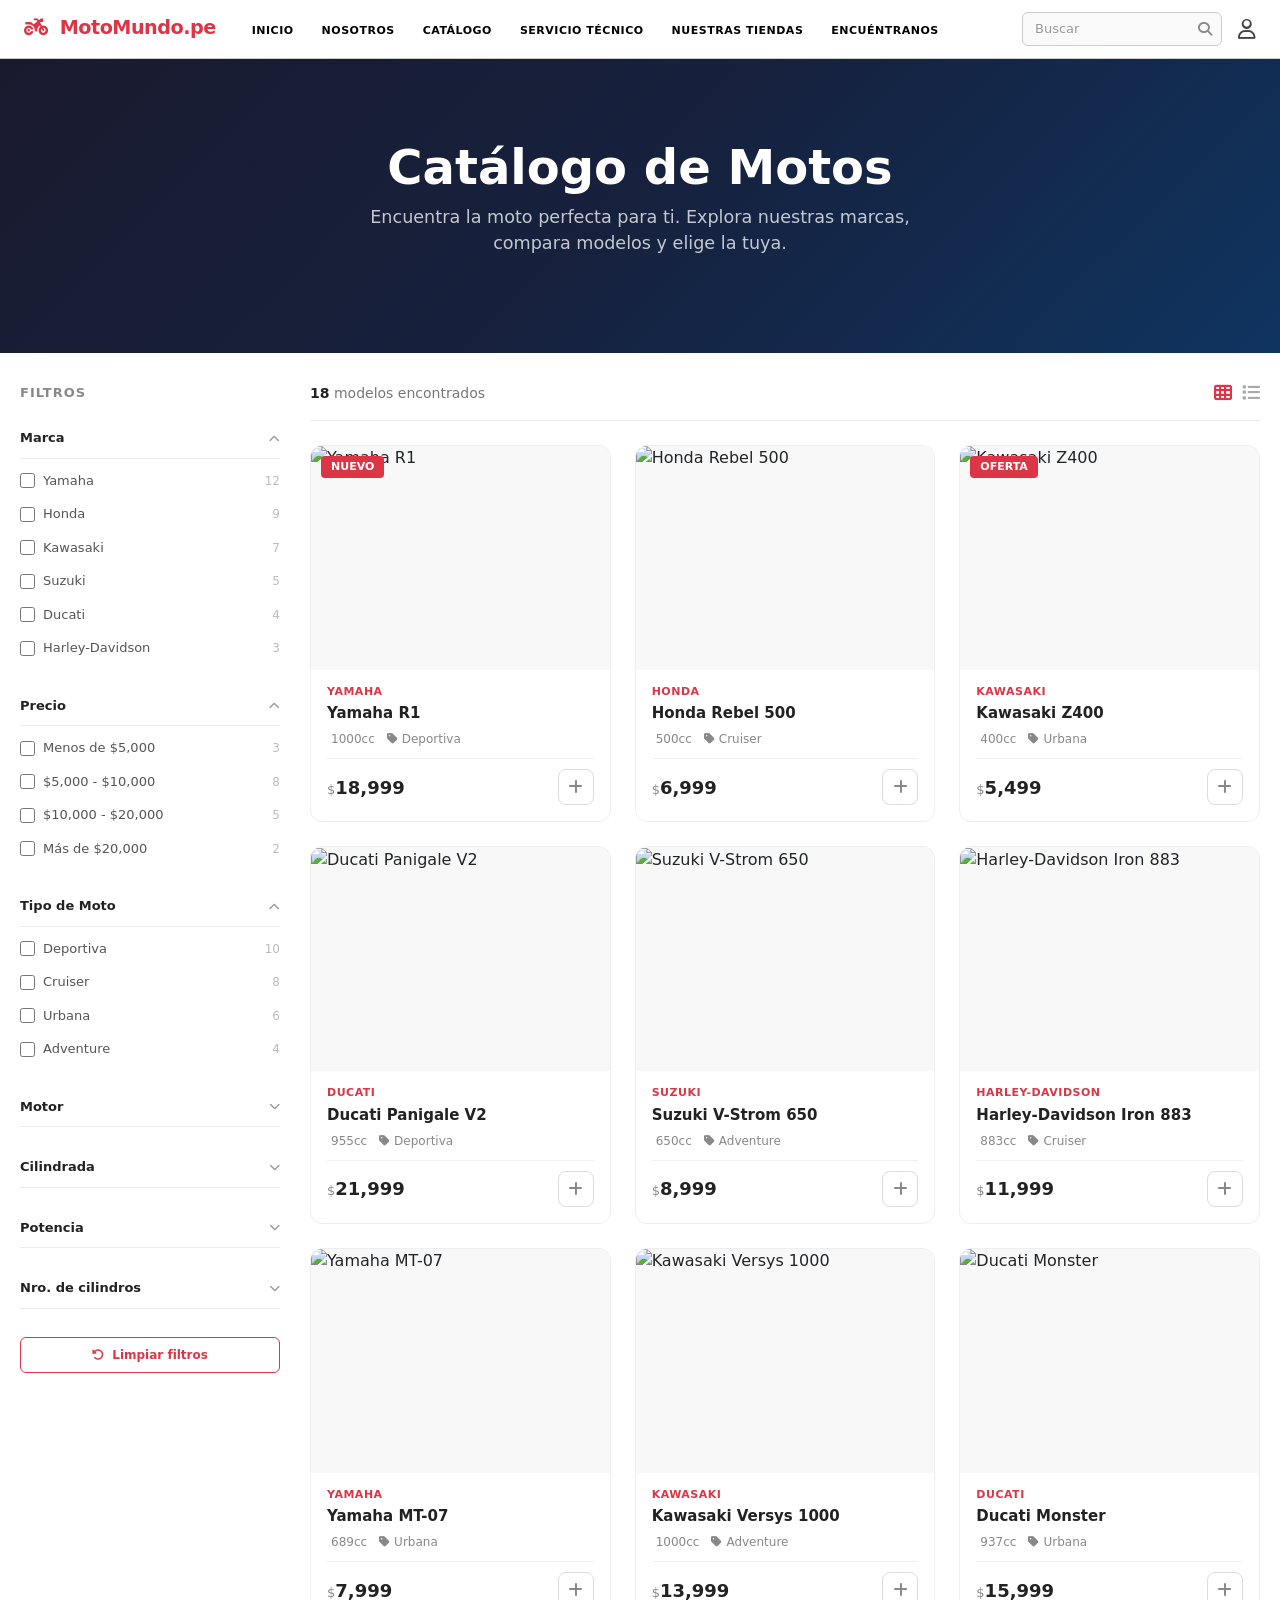
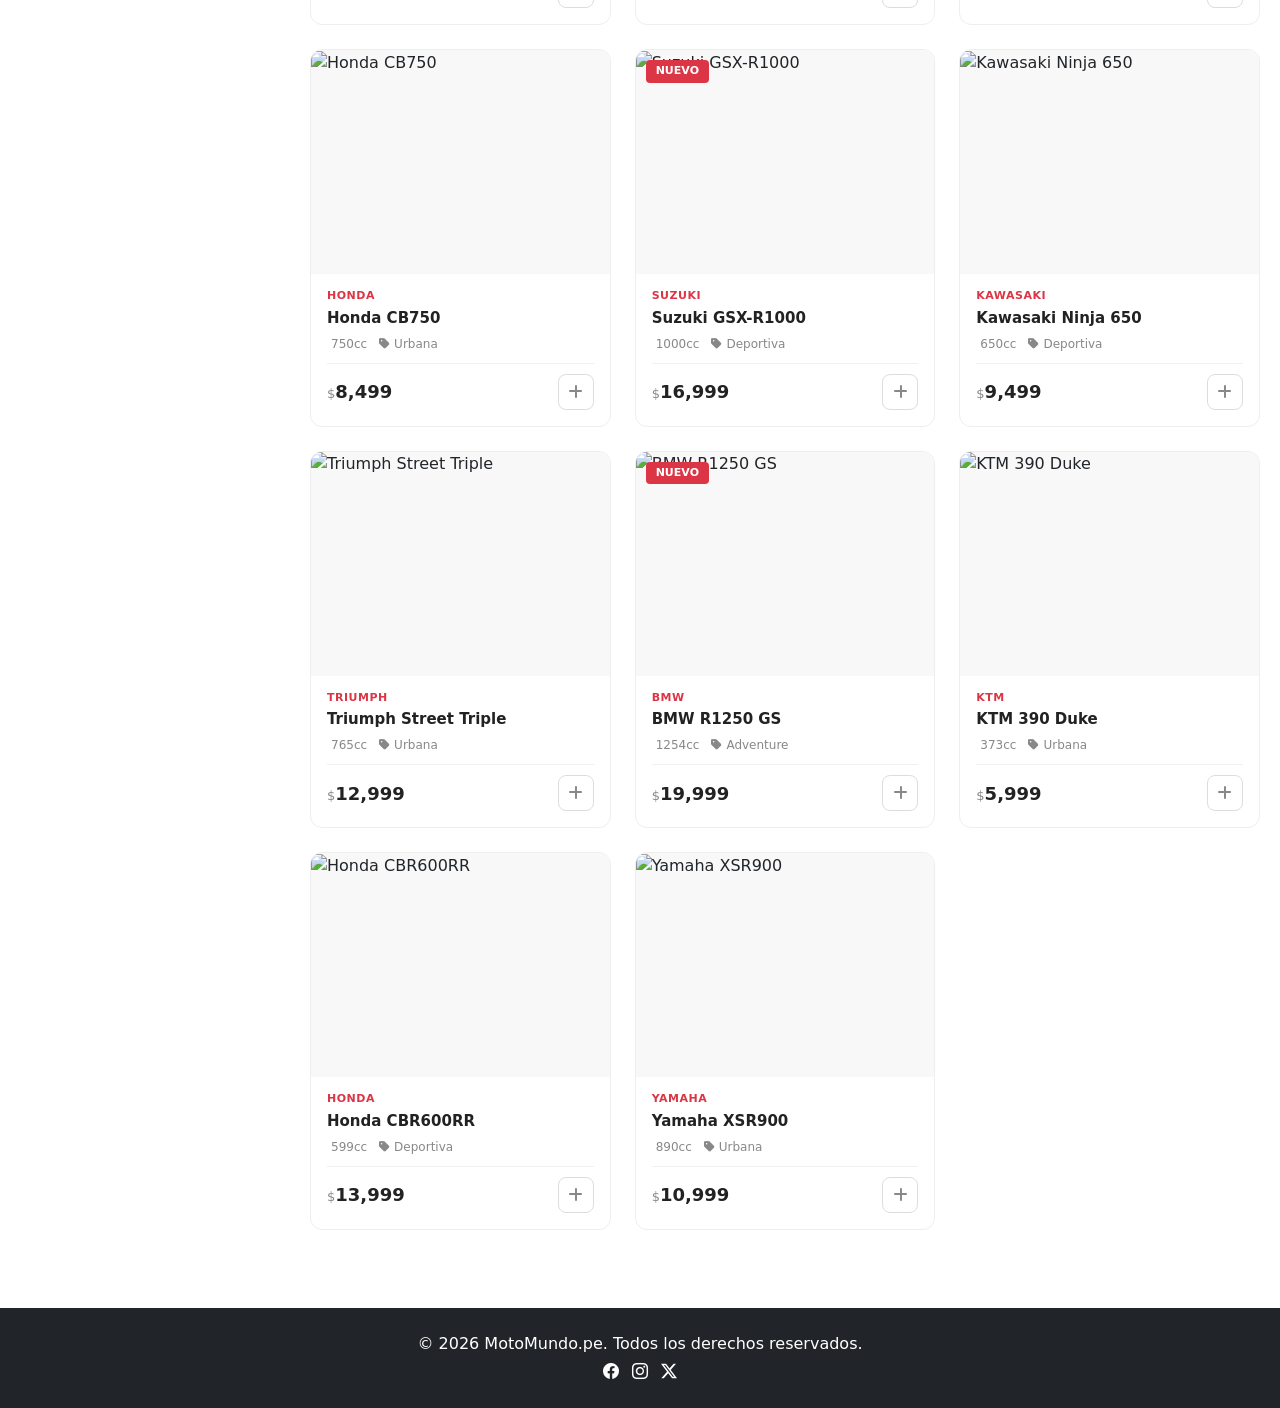
==== commit 752a5156: "Crea catalog-hero con mismo estilo que service-hero" ====
--- a/catalogo.html
+++ b/catalogo.html
@@ -9,6 +9,27 @@
   <link rel="stylesheet" href="https://cdnjs.cloudflare.com/ajax/libs/font-awesome/6.5.1/css/all.min.css">
   <link rel="stylesheet" href="css/styles.css">
   <style>
+    .catalog-hero {
+      background: linear-gradient(135deg, #1a1a2e 0%, #16213e 50%, #0f3460 100%);
+      padding: 80px 0;
+      color: #fff;
+    }
+
+    .catalog-hero.bg-image {
+      background: linear-gradient(rgba(0, 0, 0, 0.65), rgba(0, 0, 0, 0.65)),
+        url("https://images.unsplash.com/photo-1558981806-ec527fa84c39?w=1600") center / cover no-repeat;
+    }
+
+    .catalog-hero h1 {
+      font-size: clamp(2rem, 4vw, 3rem);
+      font-weight: 800;
+    }
+
+    .catalog-hero .lead {
+      color: rgba(255, 255, 255, 0.75);
+      font-size: 1.1rem;
+    }
+
     .catalog-layout {
       display: grid;
       grid-template-columns: 260px 1fr;
@@ -390,10 +411,10 @@
     <div class="mobile-overlay" id="mobileOverlay"></div>
   </header>
 
-  <section class="py-4 bg-light border-bottom">
-    <div class="container text-center">
-      <h1 class="fw-bold mb-1">Catálogo de Motos</h1>
-      <p class="text-muted mb-0">Encuentra la moto perfecta para ti</p>
+  <section class="catalog-hero text-center">
+    <div class="container">
+      <h1>Catálogo de Motos</h1>
+      <p class="lead mx-auto" style="max-width: 600px;">Encuentra la moto perfecta para ti. Explora nuestras marcas, compara modelos y elige la tuya.</p>
     </div>
   </section>
 
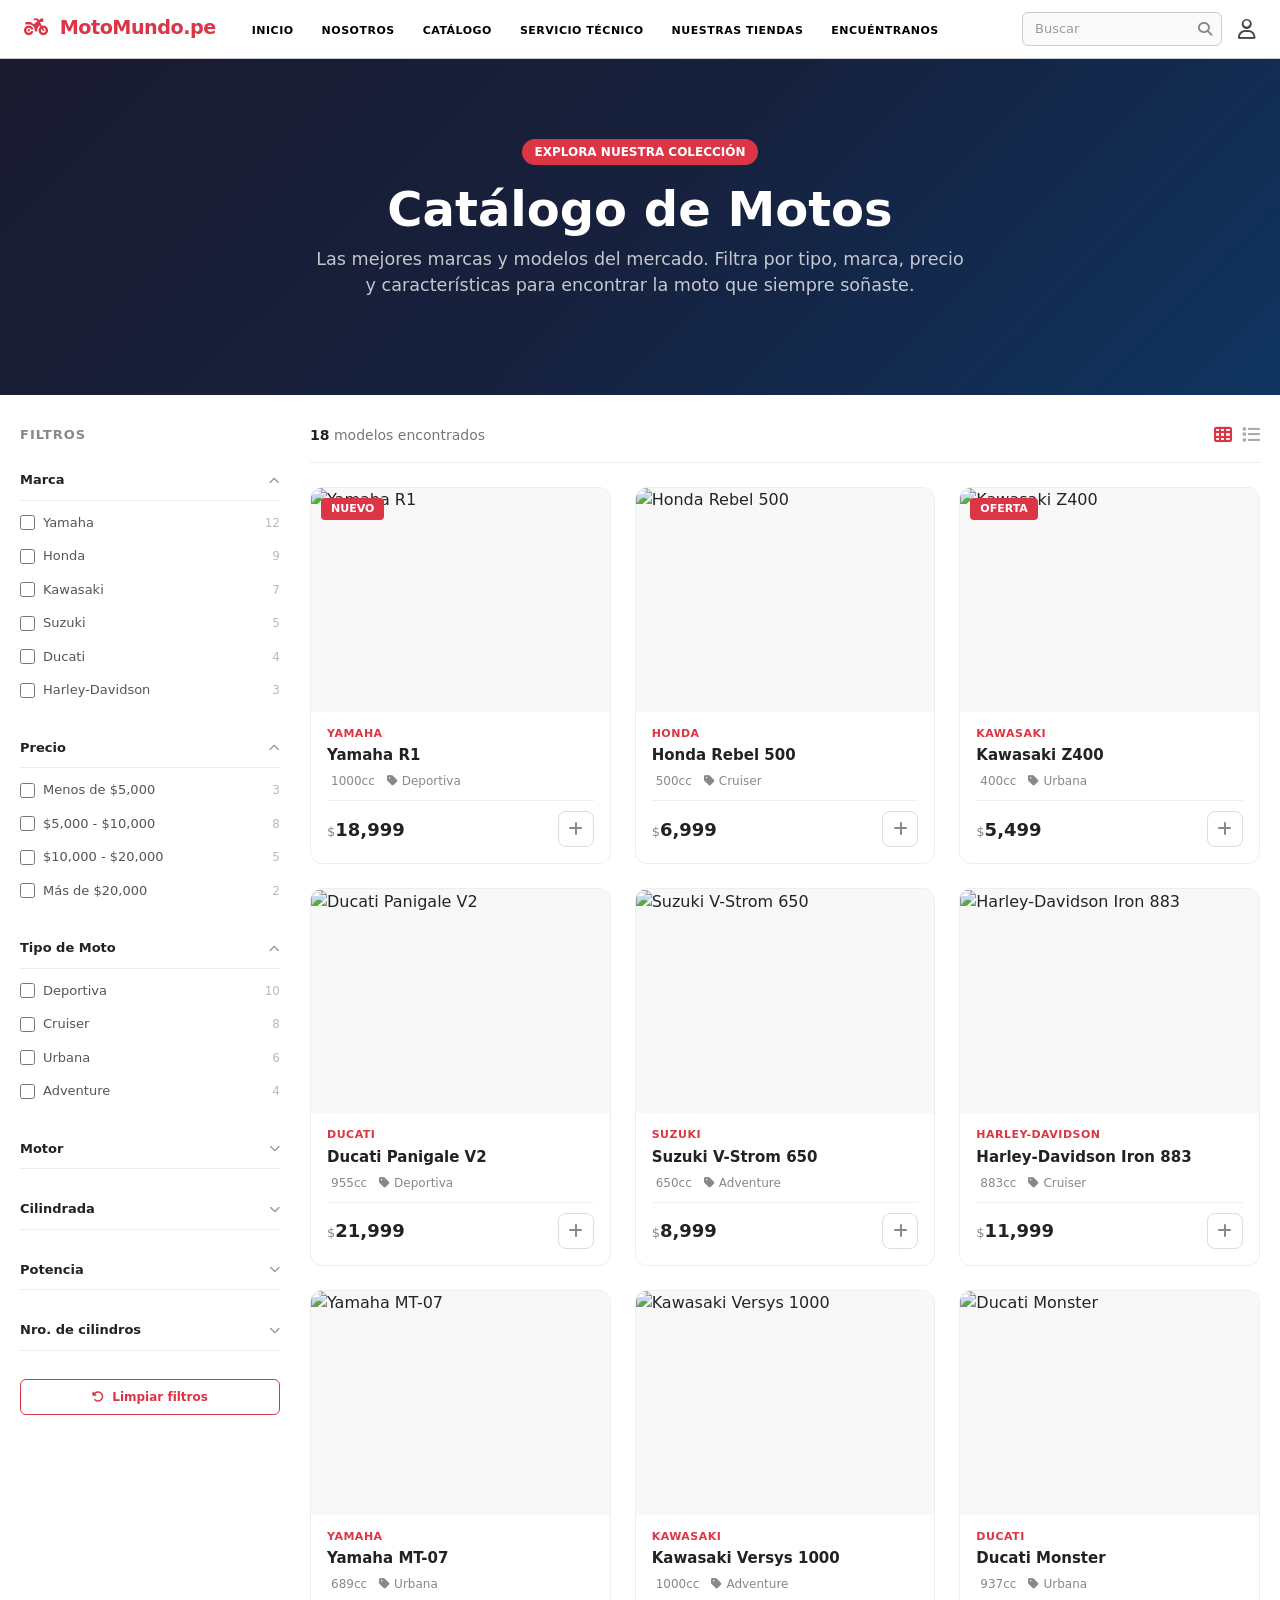
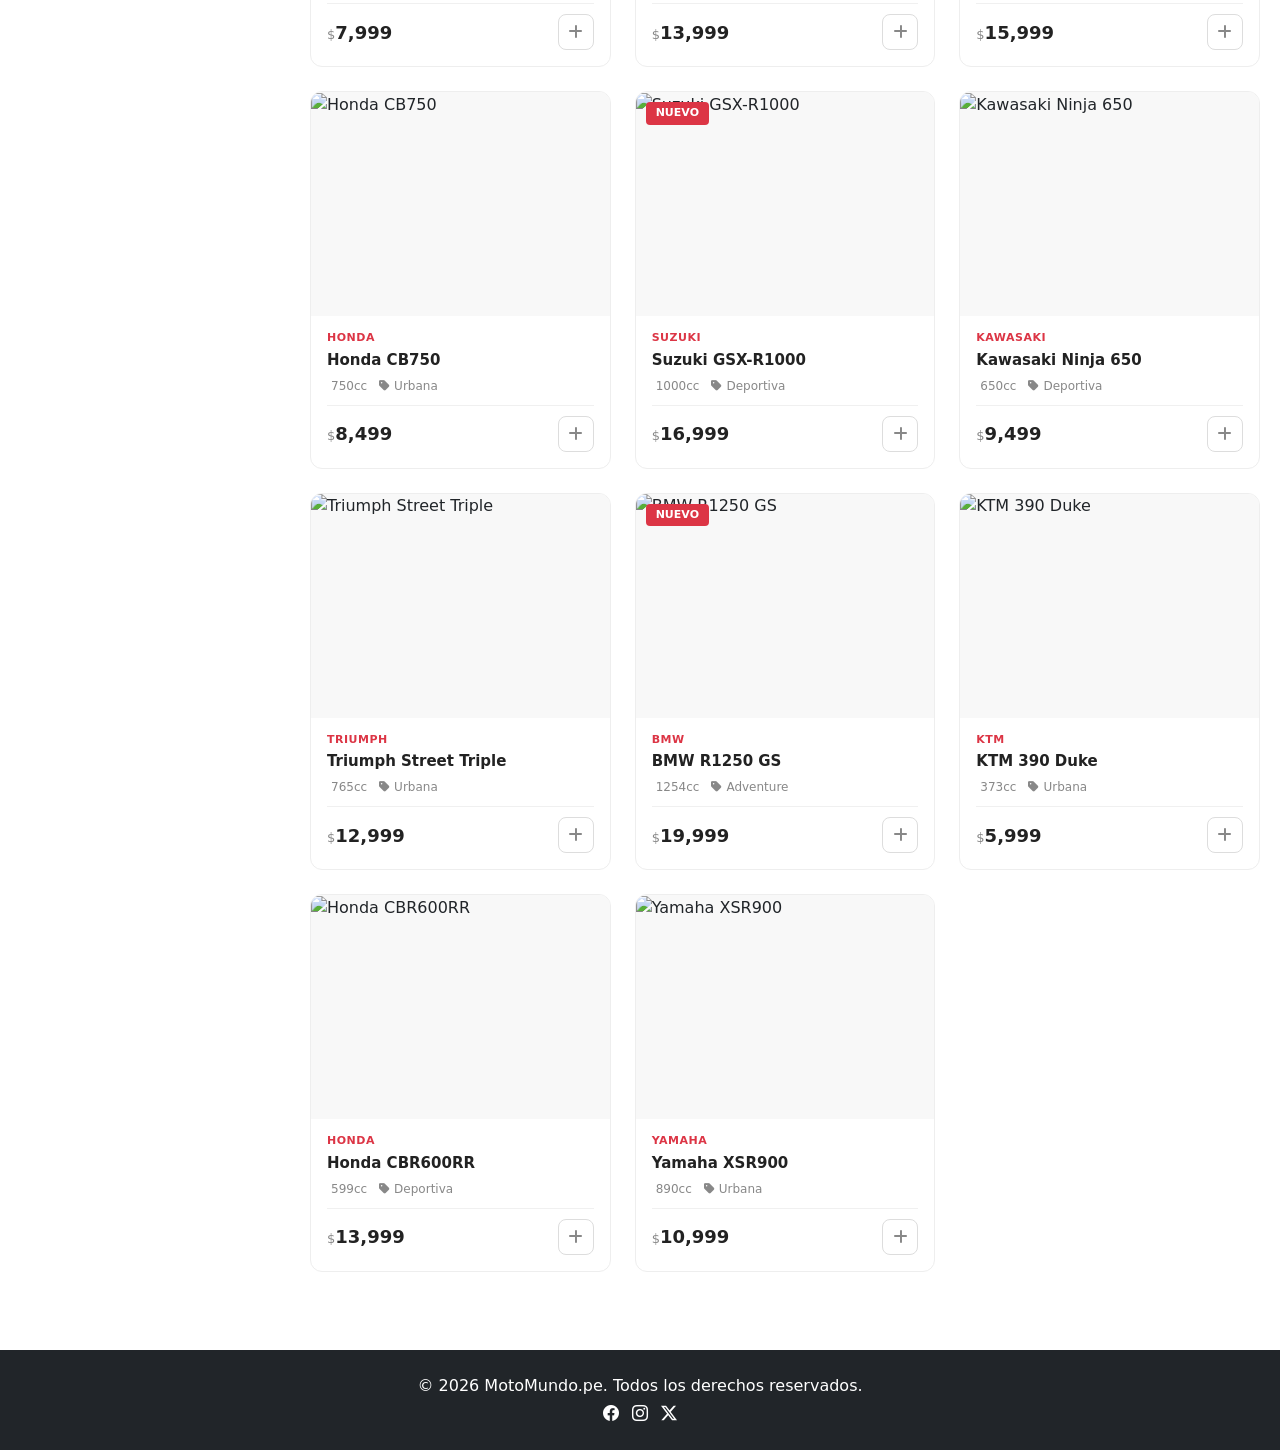
==== commit aa9dc6c3: "Agrega badge y texto al hero del catálogo como servicio" ====
--- a/catalogo.html
+++ b/catalogo.html
@@ -28,6 +28,16 @@
     .catalog-hero .lead {
       color: rgba(255, 255, 255, 0.75);
       font-size: 1.1rem;
+    }
+
+    .badge-service {
+      background: #dc3545;
+      color: #fff;
+      font-size: 0.75rem;
+      font-weight: 700;
+      padding: 4px 12px;
+      border-radius: 20px;
+      text-transform: uppercase;
     }
 
     .catalog-layout {
@@ -413,8 +423,9 @@
 
   <section class="catalog-hero text-center">
     <div class="container">
+      <span class="badge-service mb-3 d-inline-block">Explora nuestra colección</span>
       <h1>Catálogo de Motos</h1>
-      <p class="lead mx-auto" style="max-width: 600px;">Encuentra la moto perfecta para ti. Explora nuestras marcas, compara modelos y elige la tuya.</p>
+      <p class="lead mx-auto" style="max-width: 650px;">Las mejores marcas y modelos del mercado. Filtra por tipo, marca, precio y características para encontrar la moto que siempre soñaste.</p>
     </div>
   </section>
 
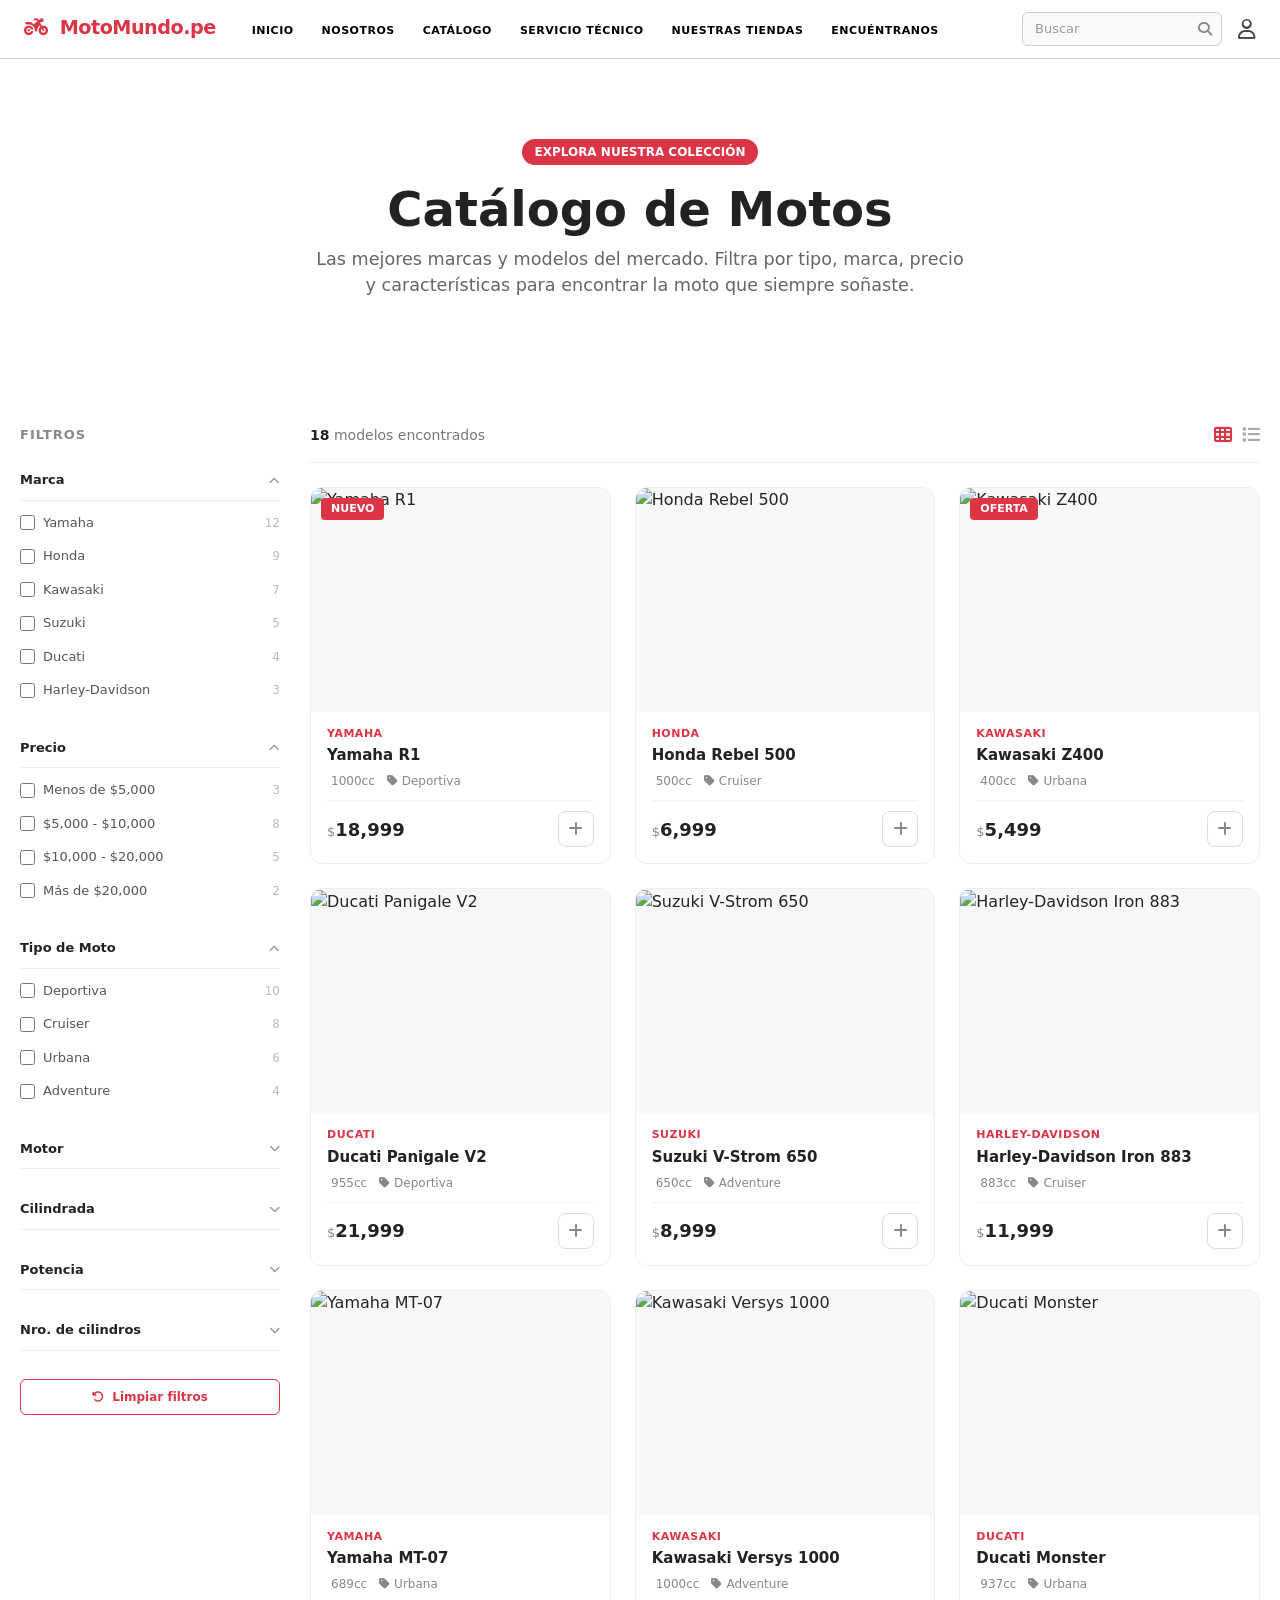
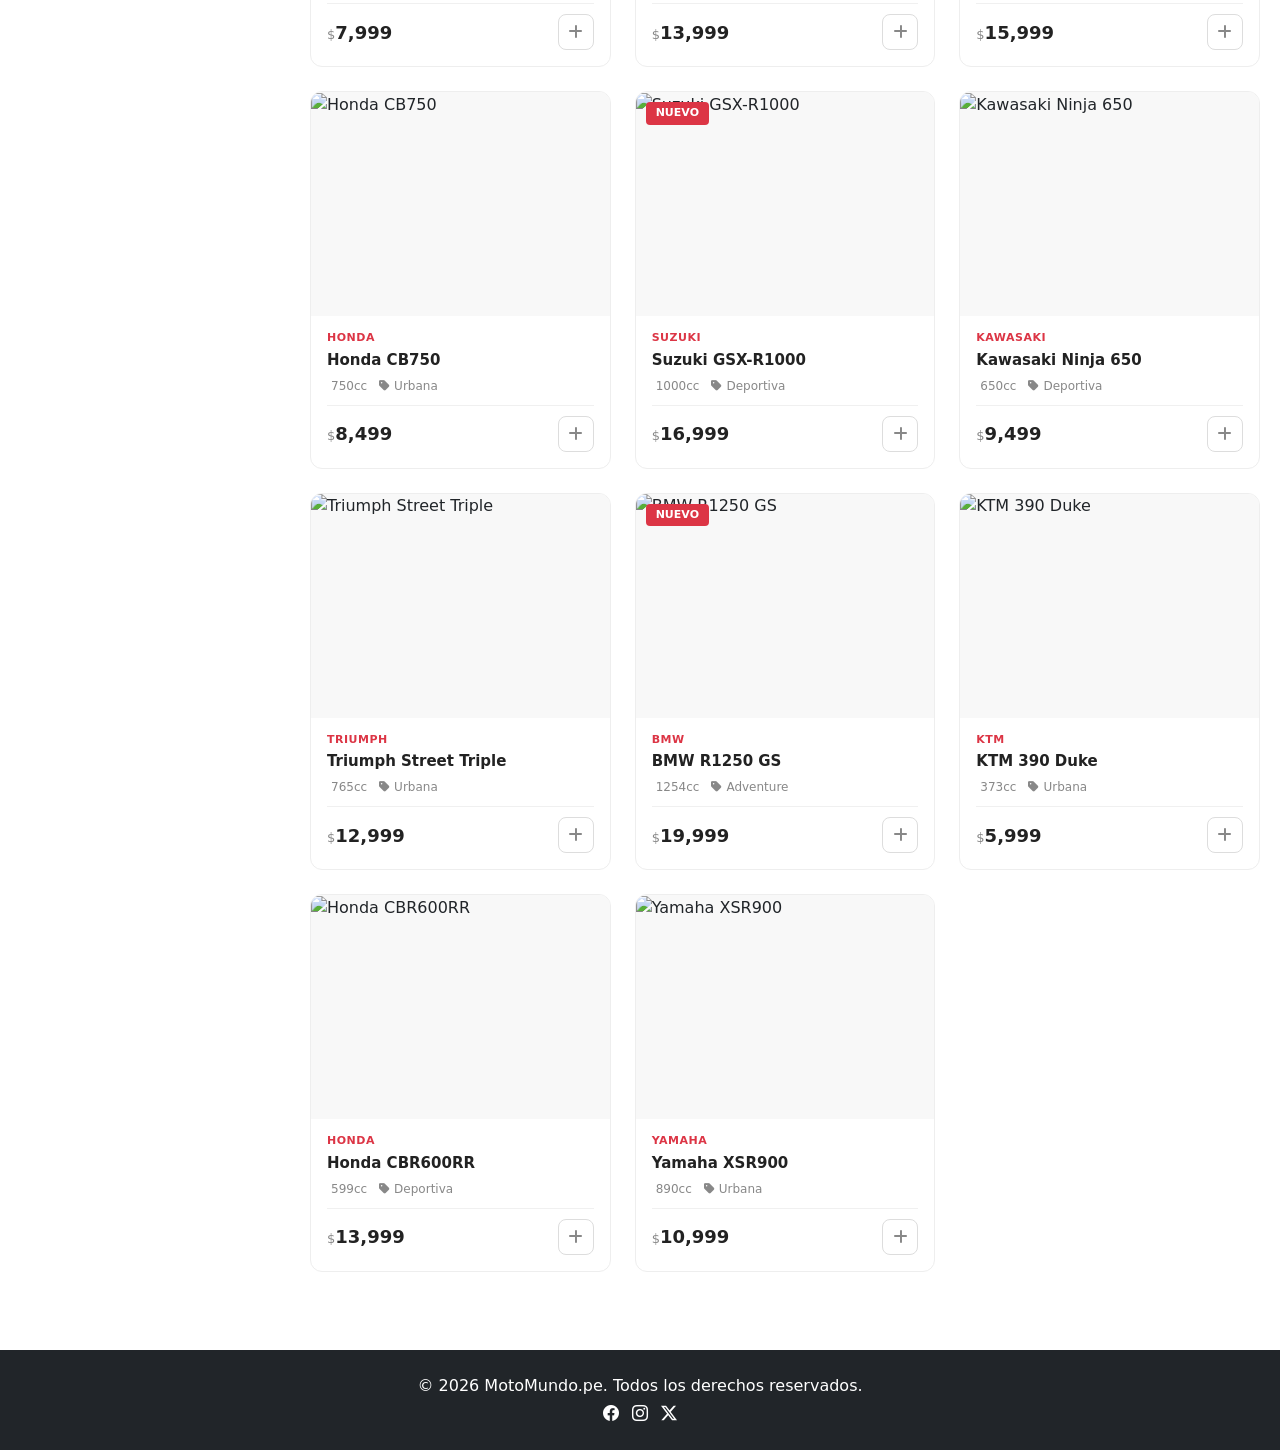
==== commit 87e4315d: "Cambia fondo del catalog-hero a blanco con texto negro" ====
--- a/catalogo.html
+++ b/catalogo.html
@@ -10,9 +10,9 @@
   <link rel="stylesheet" href="css/styles.css">
   <style>
     .catalog-hero {
-      background: linear-gradient(135deg, #1a1a2e 0%, #16213e 50%, #0f3460 100%);
+      background: #fff;
       padding: 80px 0;
-      color: #fff;
+      color: #222;
     }
 
     .catalog-hero.bg-image {
@@ -26,7 +26,7 @@
     }
 
     .catalog-hero .lead {
-      color: rgba(255, 255, 255, 0.75);
+      color: #666;
       font-size: 1.1rem;
     }
 
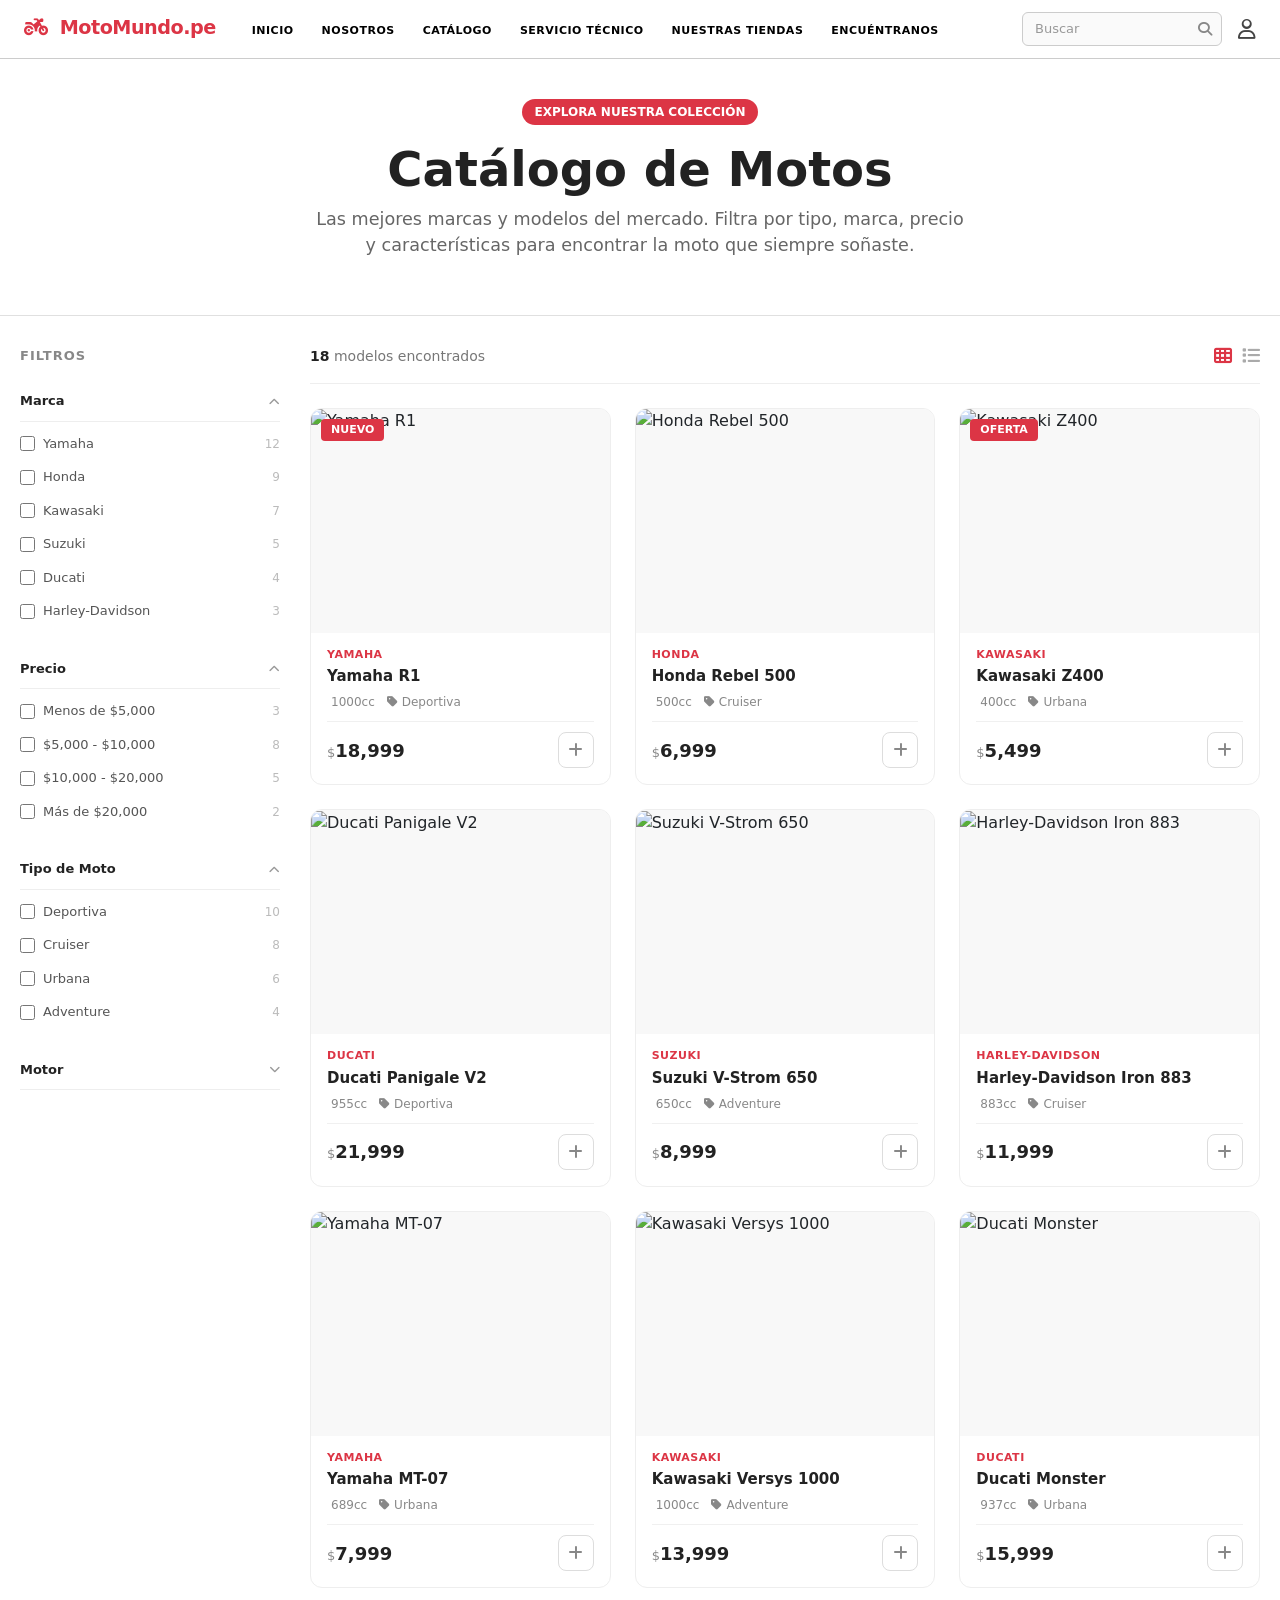
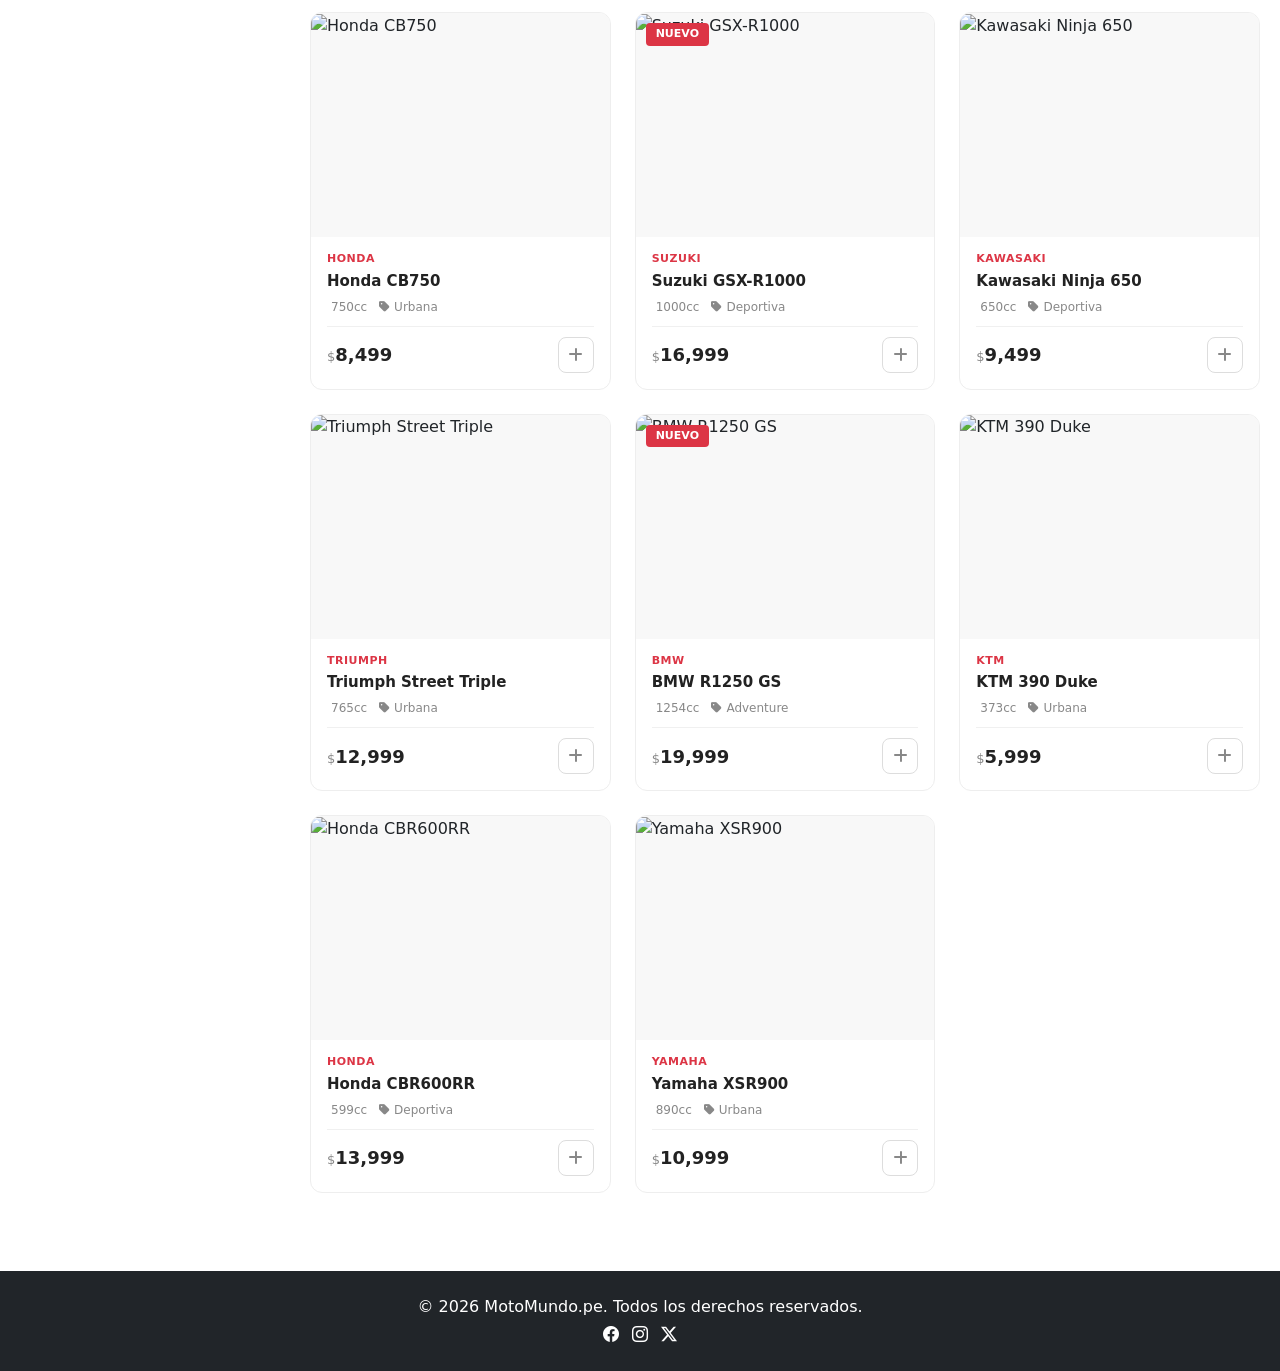
==== commit 0df7931f: "Reduce tamaño del hero y agrega borde inferior" ====
--- a/catalogo.html
+++ b/catalogo.html
@@ -11,8 +11,9 @@
   <style>
     .catalog-hero {
       background: #fff;
-      padding: 80px 0;
+      padding: 40px 0;
       color: #222;
+      border-bottom: 1px solid #e0e0e0;
     }
 
     .catalog-hero.bg-image {
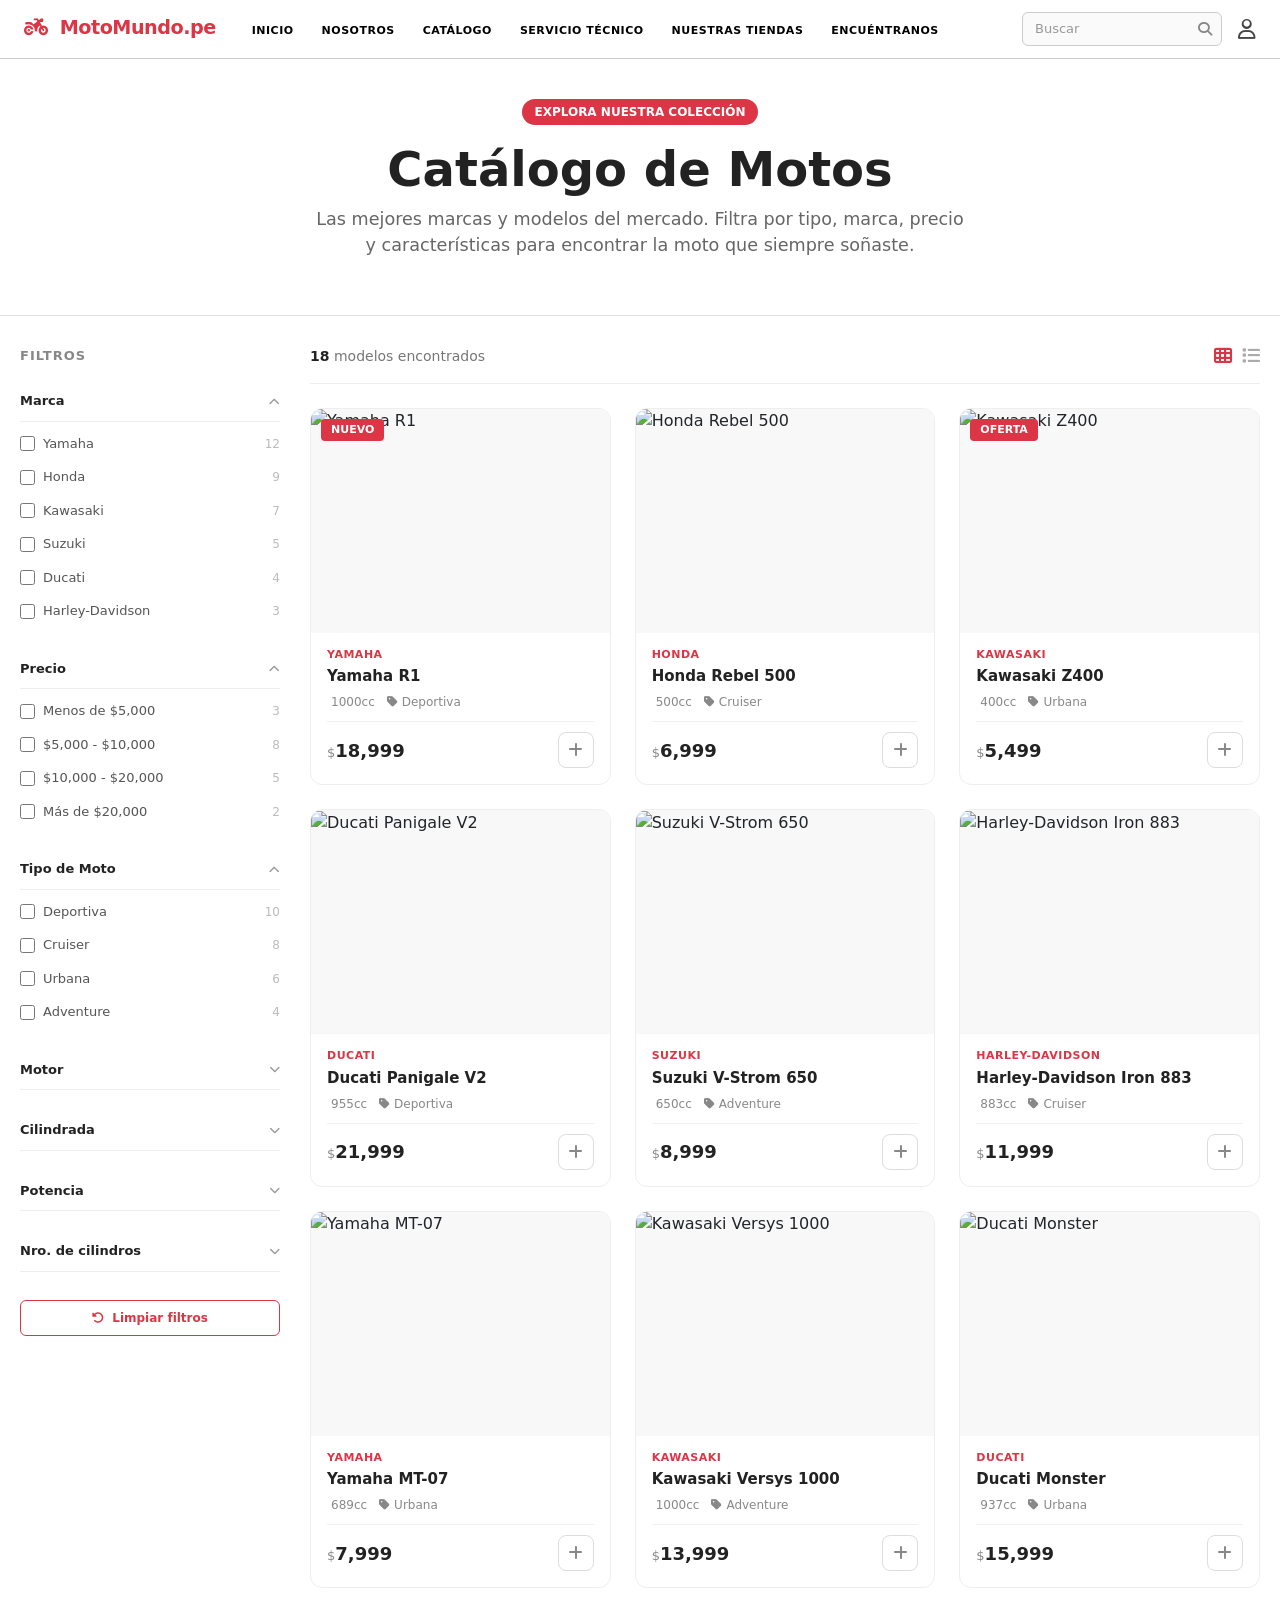
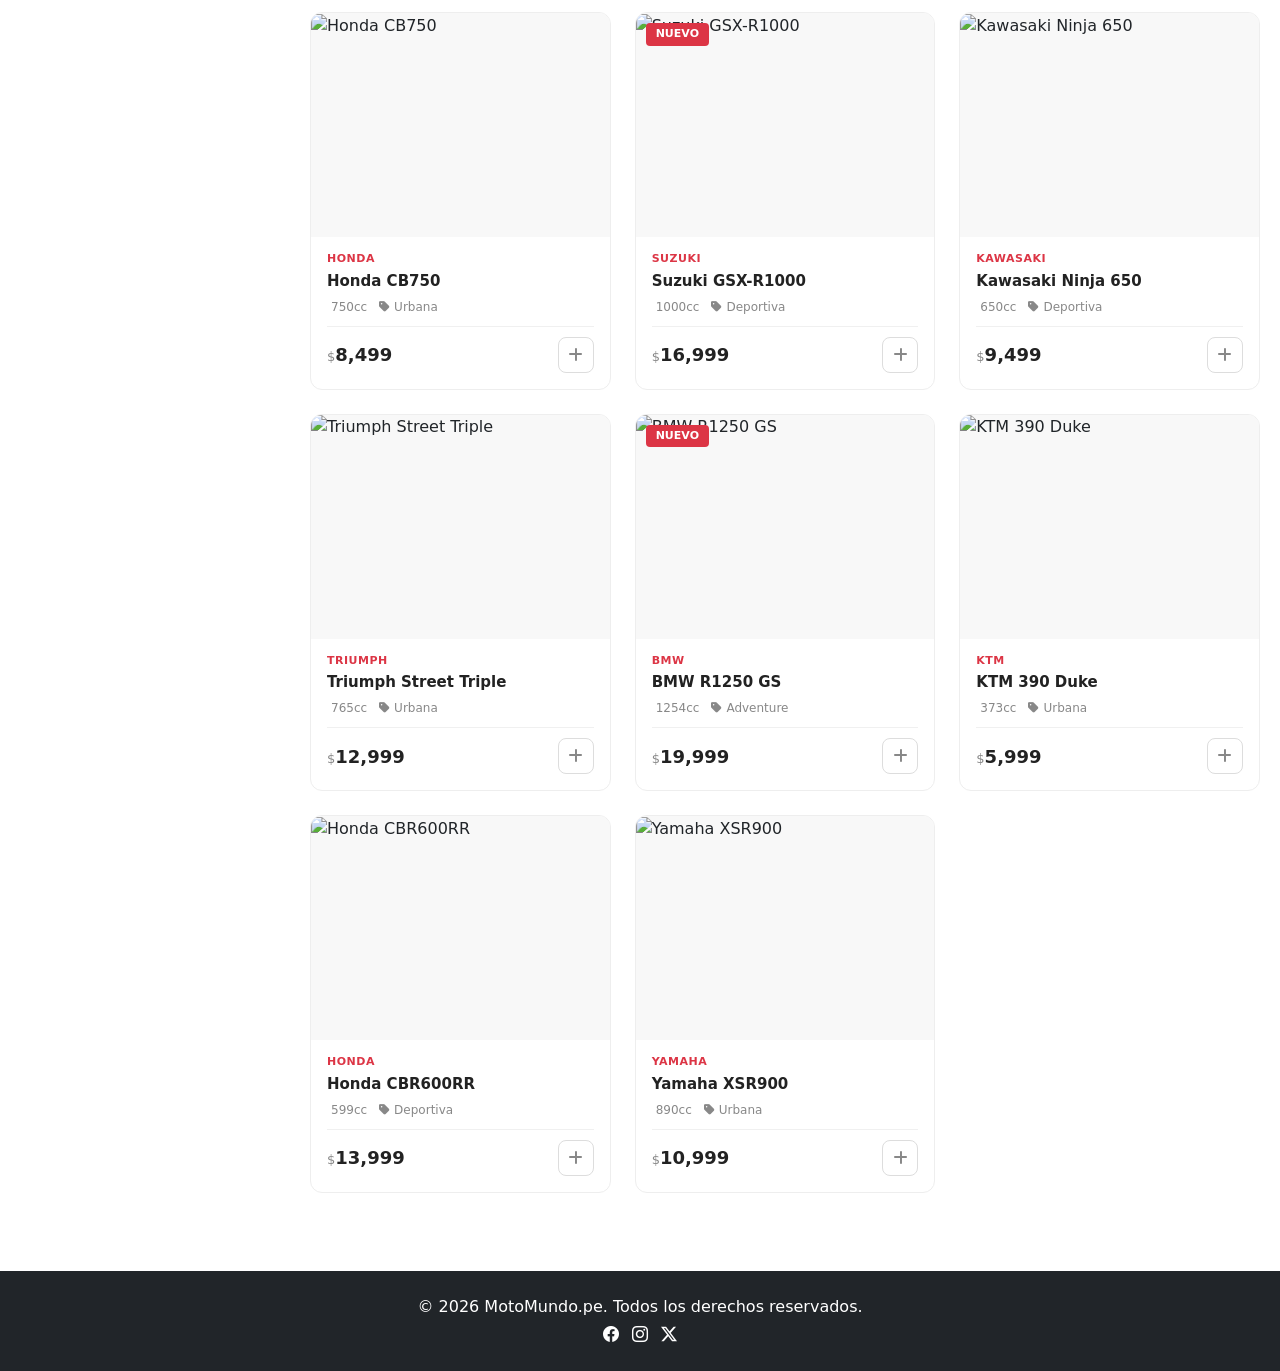
==== commit acd8eec0: "Aplica hero fullscreen en index, estandariza heroes y mejora cards" ====
--- a/catalogo.html
+++ b/catalogo.html
@@ -23,7 +23,7 @@
 
     .catalog-hero h1 {
       font-size: clamp(2rem, 4vw, 3rem);
-      font-weight: 800;
+      font-weight: 700;
     }
 
     .catalog-hero .lead {
@@ -282,7 +282,7 @@
 
     .product-price {
       font-size: 18px;
-      font-weight: 800;
+      font-weight: 700;
       color: #222;
     }
 
--- a/css/styles.css
+++ b/css/styles.css
@@ -196,18 +196,7 @@
   }
 }
 
-/* ===== HERO ===== */
-.hero {
-  background: linear-gradient(rgba(0, 0, 0, 0.7), rgba(0, 0, 0, 0.7)),
-    url("https://images.unsplash.com/photo-1558981806-ec527fa84c39?w=1600") center / cover no-repeat;
-  min-height: 70vh;
-}
-
-.hero h1 {
-  font-size: clamp(2rem, 5vw, 3.5rem);
-}
-
-/* ===== FEATURES ===== */
+/* ===== ICON FEATURE ===== */
 .icon-feature {
   font-size: 3rem;
   transition: transform 0.3s ease;
@@ -217,21 +206,6 @@
   transform: scale(1.15);
 }
 
-/* ===== CARDS ===== */
-.card-img-top {
-  height: 200px;
-  object-fit: cover;
-}
-
-.moto-card {
-  transition: transform 0.3s ease, box-shadow 0.3s ease;
-}
-
-.moto-card:hover {
-  transform: translateY(-5px);
-  box-shadow: 0 0.5rem 1rem rgba(0, 0, 0, 0.15) !important;
-}
-
 /* ===== FOOTER ===== */
 footer a {
   transition: opacity 0.2s ease;
@@ -240,14 +214,3 @@
 footer a:hover {
   opacity: 0.7;
 }
-
-/* ===== RESPONSIVE ===== */
-@media (max-width: 576px) {
-  .hero {
-    min-height: 50vh;
-  }
-
-  .display-4 {
-    font-size: 2rem;
-  }
-}
